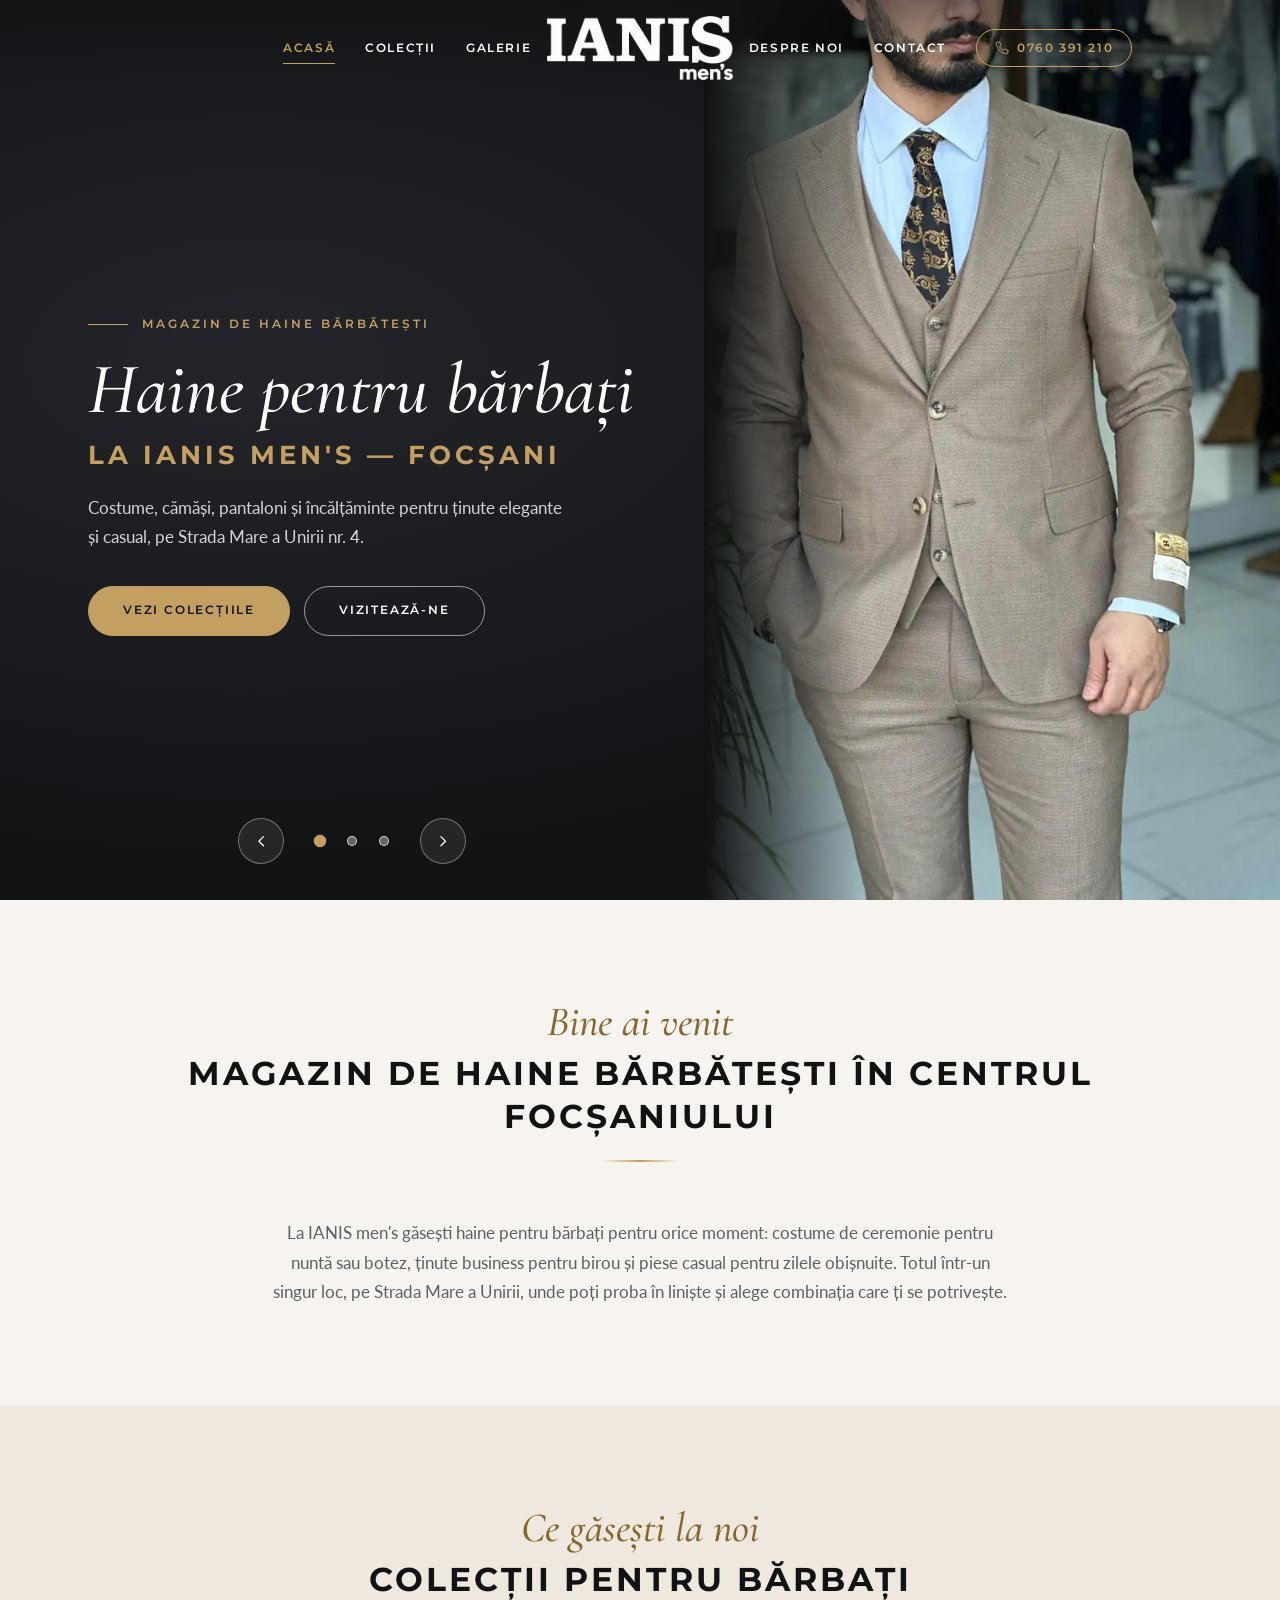
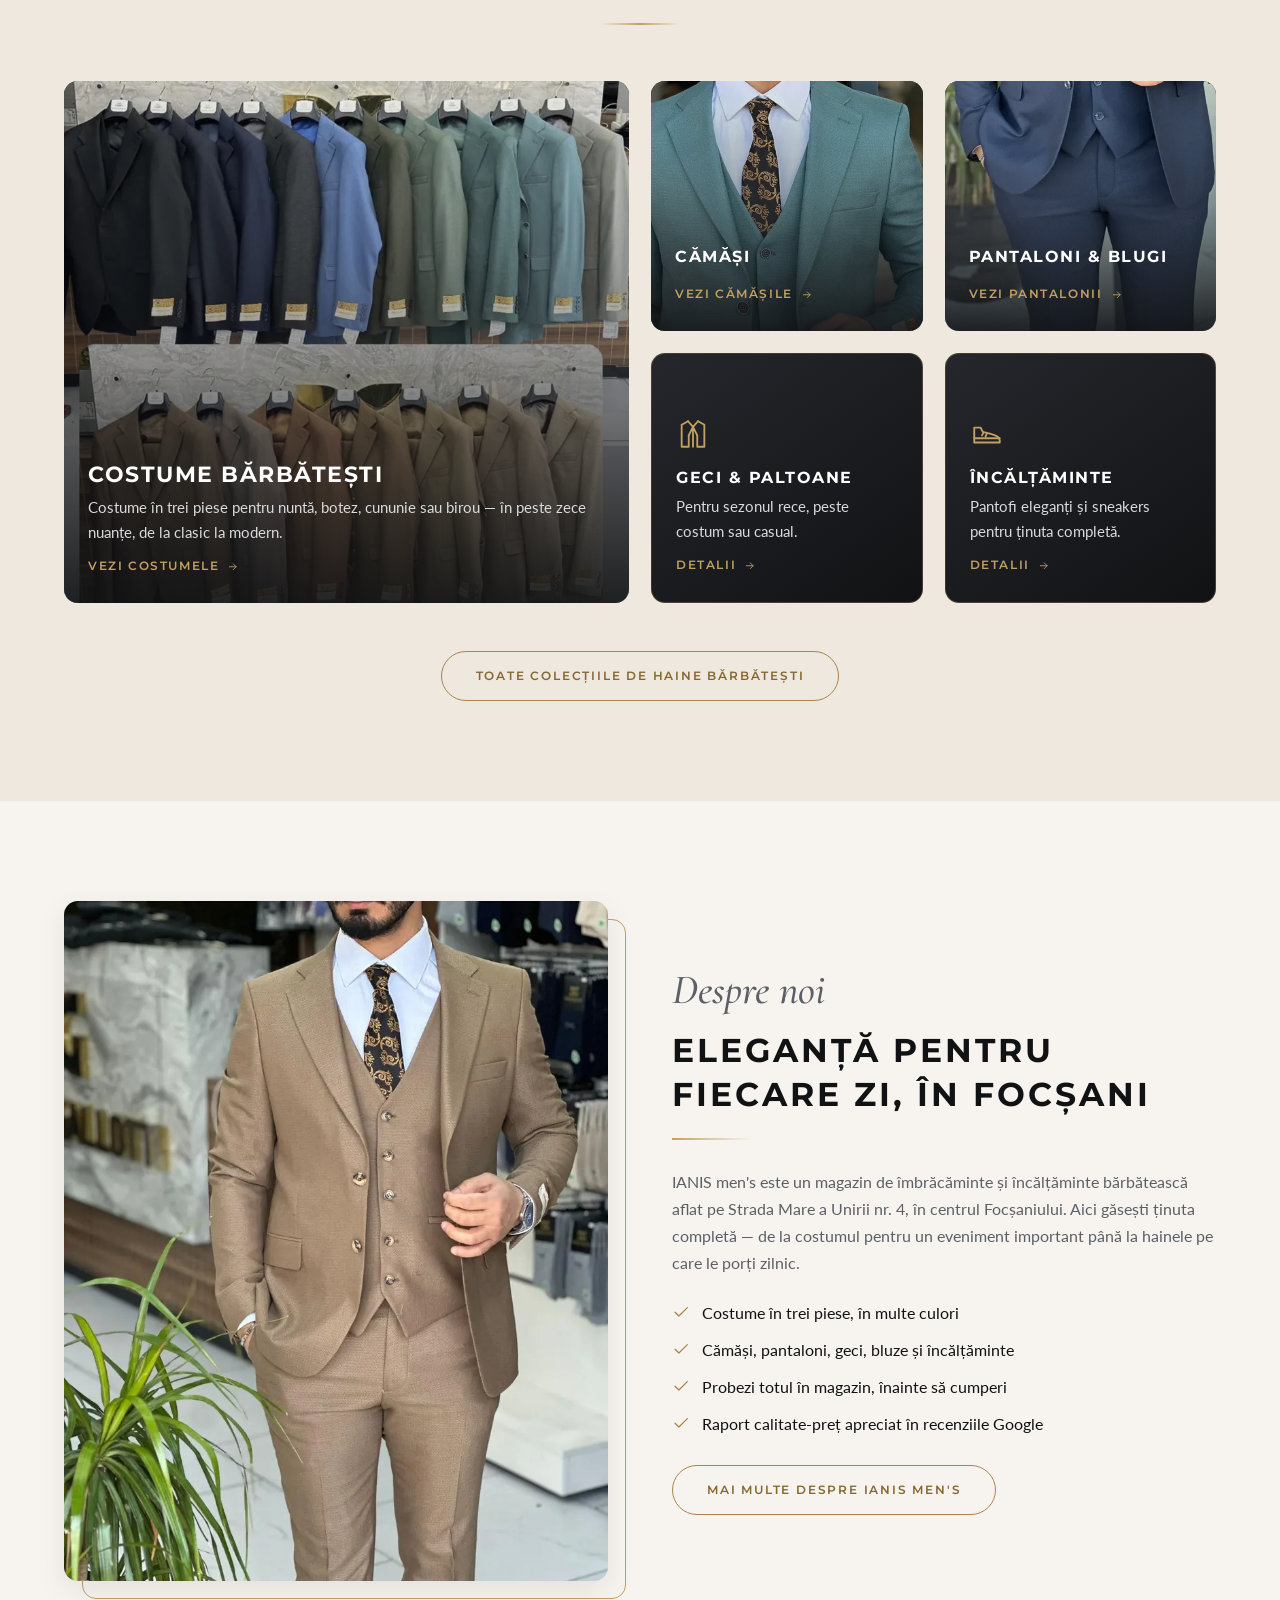
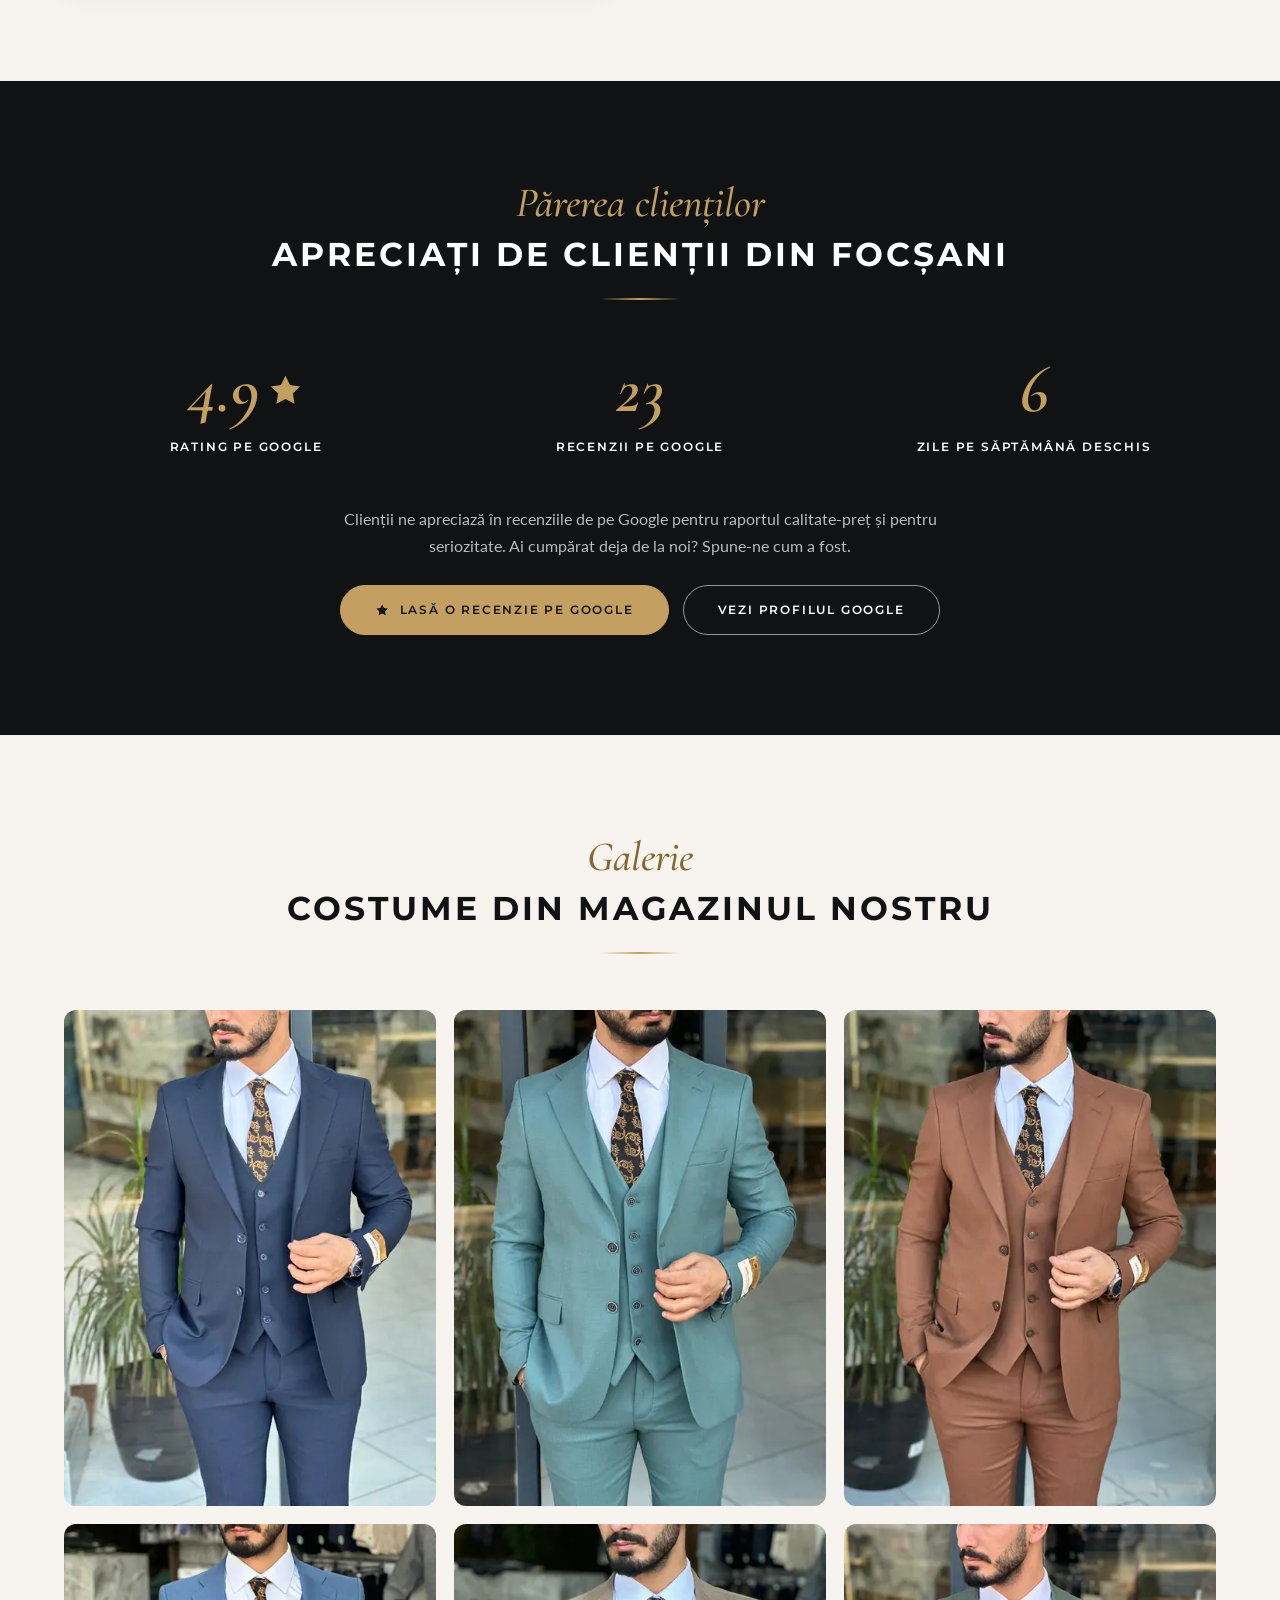
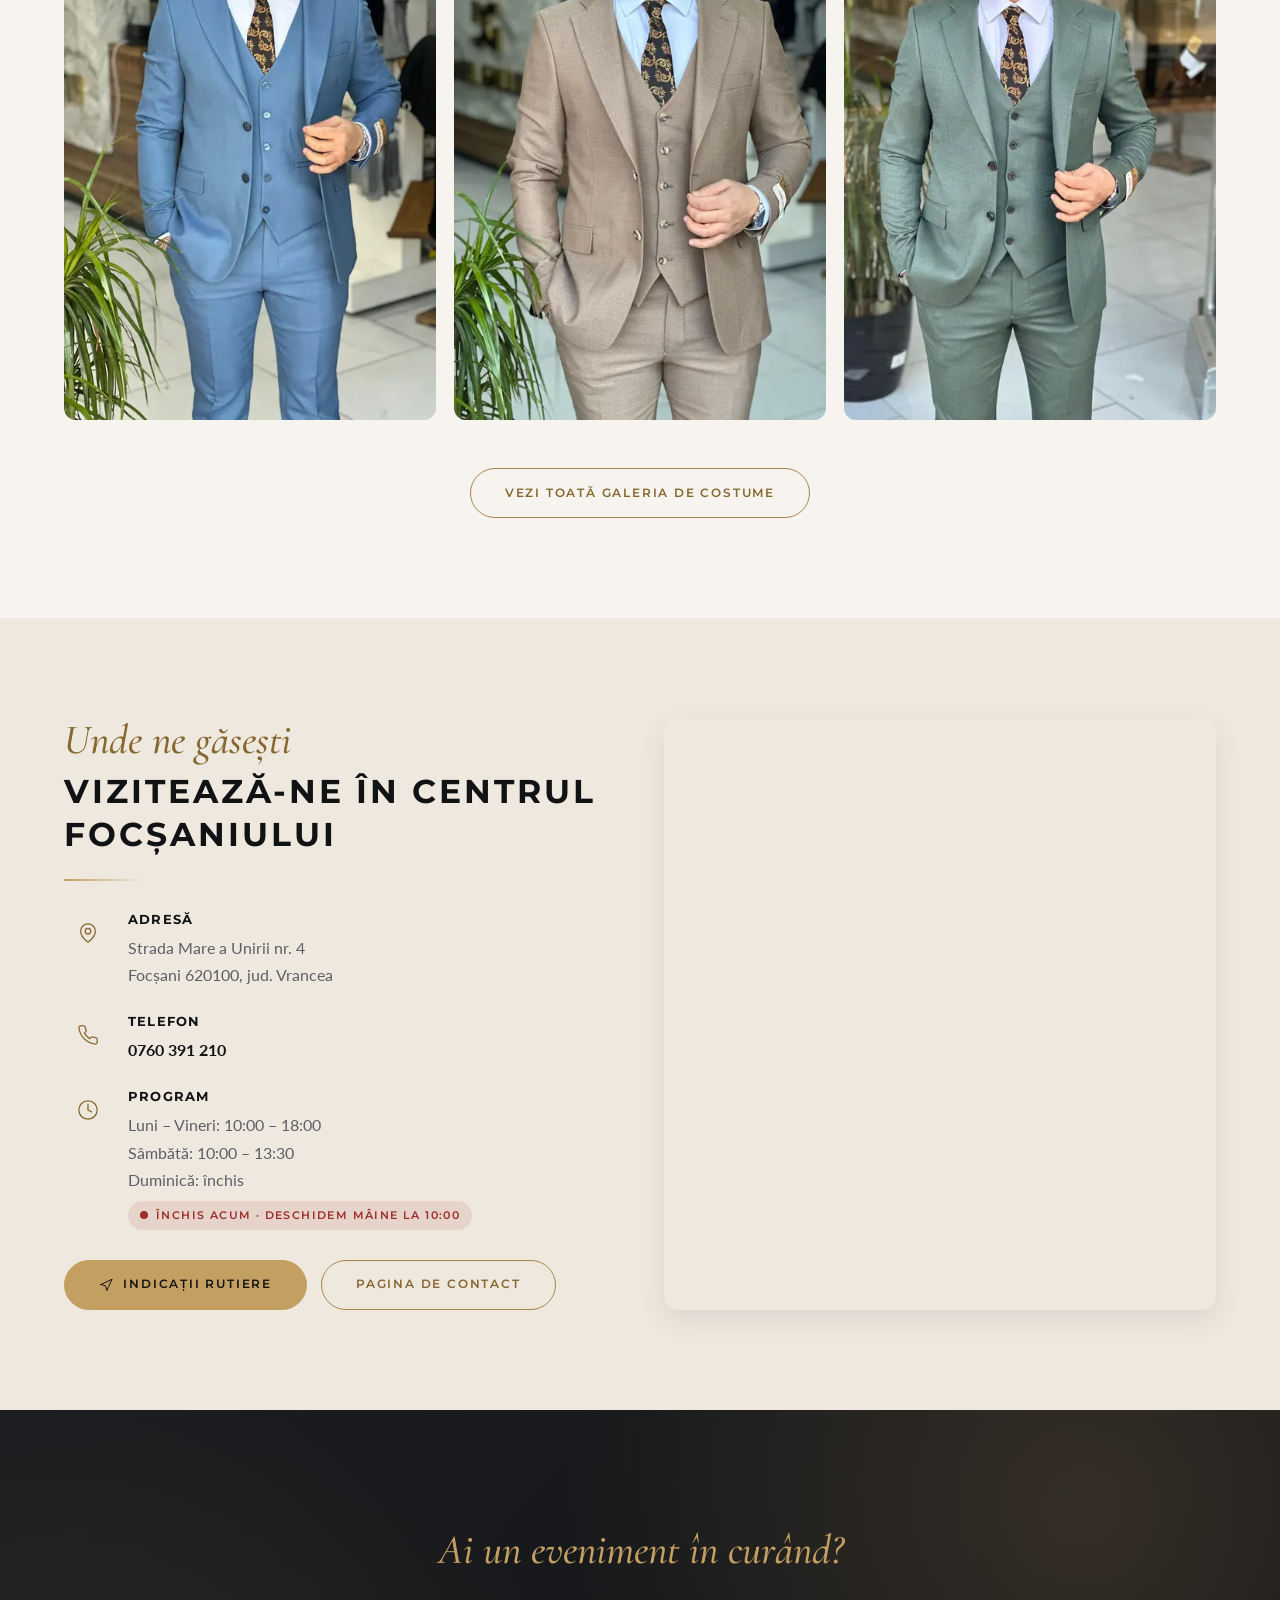
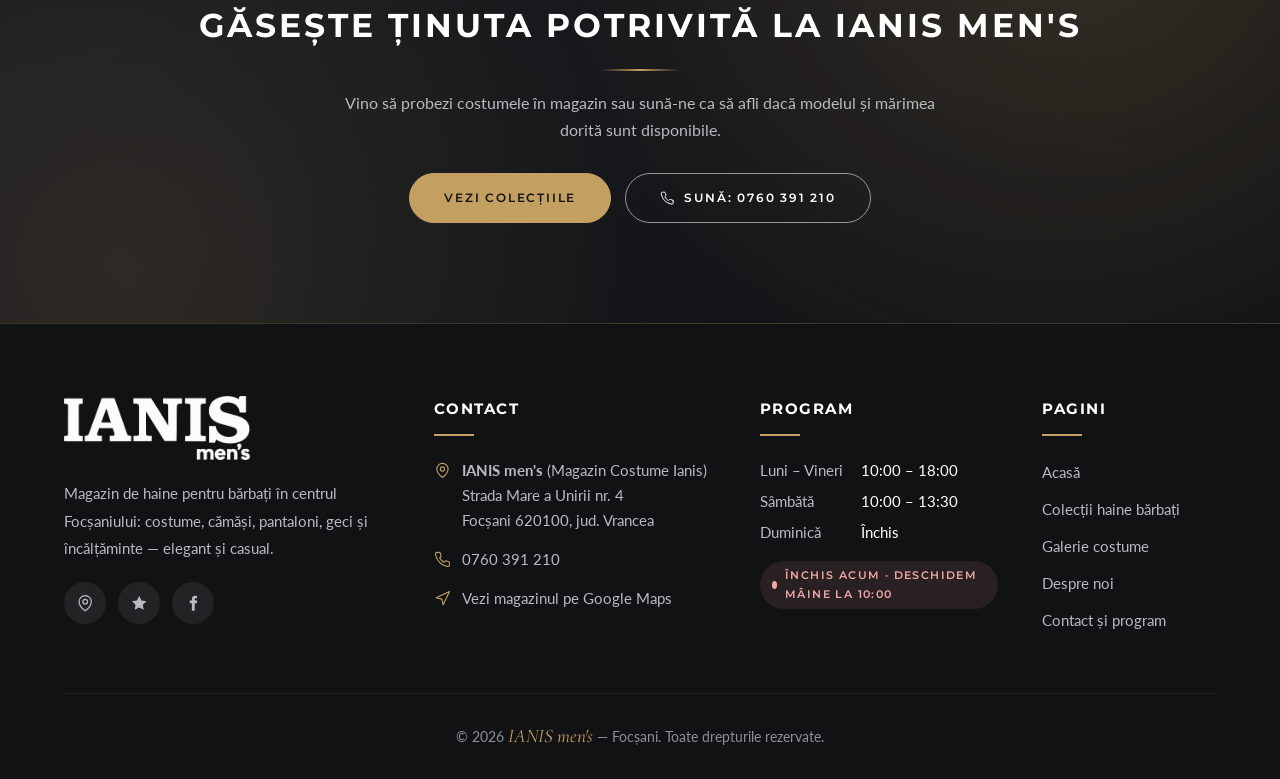
==== index.html @ 5ad5a604 "Add files via upload" ====
<!DOCTYPE html>
<html lang="ro">
<head>
  <meta charset="UTF-8">
  <meta name="viewport" content="width=device-width, initial-scale=1">
  <title>Haine pentru bărbați | IANIS men&#x27;s Focșani</title>
  <meta name="description" content="Magazin de haine pentru bărbați în centrul Focșaniului: costume în trei piese, cămăși, pantaloni, geci și încălțăminte, pentru ținute elegante și casual.">
  <link rel="canonical" href="https://pixelcraft-fo.github.io/IanisMens/">
  <meta name="robots" content="index, follow, max-image-preview:large">
  <meta name="theme-color" content="#111214">

  <!-- Open Graph (Facebook, WhatsApp) -->
  <meta property="og:type" content="website">
  <meta property="og:locale" content="ro_RO">
  <meta property="og:site_name" content="IANIS men's">
  <meta property="og:title" content="Haine pentru bărbați | IANIS men&#x27;s Focșani">
  <meta property="og:description" content="Magazin de haine pentru bărbați în centrul Focșaniului: costume în trei piese, cămăși, pantaloni, geci și încălțăminte, pentru ținute elegante și casual.">
  <meta property="og:url" content="https://pixelcraft-fo.github.io/IanisMens/">
  <meta property="og:image" content="https://pixelcraft-fo.github.io/IanisMens/og-ianis-mens.jpg">
  <meta property="og:image:width" content="1200">
  <meta property="og:image:height" content="630">
  <meta property="og:image:alt" content="IANIS men's — haine pentru bărbați, Strada Mare a Unirii nr. 4, Focșani">
  <meta name="twitter:card" content="summary_large_image">

  <link rel="icon" href="favicon-48.png" sizes="48x48" type="image/png">
  <link rel="icon" href="icon-192.png" sizes="192x192" type="image/png">
  <link rel="apple-touch-icon" href="apple-touch-icon.png">

  <!-- Fonturi -->
  <link rel="preconnect" href="https://fonts.googleapis.com">
  <link rel="preconnect" href="https://fonts.gstatic.com" crossorigin>
  <link rel="stylesheet" href="https://fonts.googleapis.com/css2?family=Cormorant+Garamond:ital,wght@1,500;1,600&amp;family=Lato:wght@400;700&amp;family=Montserrat:wght@600;700&amp;display=swap">
  <link rel="preload" as="image" href="costum-trei-piese-bej-800.webp" imagesrcset="costum-trei-piese-bej-480.webp 480w, costum-trei-piese-bej-800.webp 800w, costum-trei-piese-bej-1200.webp 1200w" imagesizes="(min-width: 901px) 45vw, 100vw" fetchpriority="high">
  <link rel="stylesheet" href="style.css">
  <script>document.documentElement.classList.add('js');</script>

  <!-- ===== Google Analytics 4 =====
       Pentru activare: înlocuiește G-XXXXXXXXXX cu ID-ul real (GA4 → Admin → Data streams)
       și scoate blocul de mai jos din comentariu, pe toate paginile.
       Evenimentele click_phone, click_map, click_review și click_cta sunt trimise automat din script.js.
  <script async src="https://www.googletagmanager.com/gtag/js?id=G-XXXXXXXXXX"></script>
  <script>
    window.dataLayer = window.dataLayer || [];
    function gtag(){dataLayer.push(arguments);}
    gtag('js', new Date());
    gtag('config', 'G-XXXXXXXXXX');
  </script>
  ===== /Google Analytics 4 ===== -->

  <!-- Date structurate (Schema.org) -->
  <script type="application/ld+json">
  {
    "@context": "https://schema.org",
    "@graph": [
      {
        "@type": "ClothingStore",
        "@id": "https://pixelcraft-fo.github.io/IanisMens/#magazin",
        "name": "IANIS men's",
        "alternateName": "Magazin Costume Ianis Focșani",
        "description": "Magazin de haine și încălțăminte pentru bărbați în centrul Focșaniului: costume în trei piese, cămăși, pantaloni, geci și încălțăminte, pentru ținute elegante și casual.",
        "url": "https://pixelcraft-fo.github.io/IanisMens/",
        "telephone": "+40760391210",
        "image": [
          "https://pixelcraft-fo.github.io/IanisMens/og-ianis-mens.jpg",
          "https://pixelcraft-fo.github.io/IanisMens/costume-barbati-colectie-culori-magazin-ianis-1200.webp",
          "https://pixelcraft-fo.github.io/IanisMens/costum-trei-piese-bej-1200.webp"
        ],
        "logo": "https://pixelcraft-fo.github.io/IanisMens/logo-ianis-mens-patrat.png",
        "address": {
          "@type": "PostalAddress",
          "streetAddress": "Strada Mare a Unirii nr. 4",
          "addressLocality": "Focșani",
          "addressRegion": "Vrancea",
          "postalCode": "620100",
          "addressCountry": "RO"
        },
        "geo": {
          "@type": "GeoCoordinates",
          "latitude": 45.6984102,
          "longitude": 27.1850162
        },
        "hasMap": "https://www.google.com/maps?cid=11812823139495012954",
        "openingHoursSpecification": [
          {
            "@type": "OpeningHoursSpecification",
            "dayOfWeek": [
              "Monday",
              "Tuesday",
              "Wednesday",
              "Thursday",
              "Friday"
            ],
            "opens": "10:00",
            "closes": "18:00"
          },
          {
            "@type": "OpeningHoursSpecification",
            "dayOfWeek": "Saturday",
            "opens": "10:00",
            "closes": "13:30"
          }
        ],
        "areaServed": {
          "@type": "City",
          "name": "Focșani"
        },
        "sameAs": [
          "https://maps.app.goo.gl/ewNtoANHAy8KhSu59",
          "https://www.facebook.com/p/Magazin-Ianis-100063948558520/"
        ]
      },
      {
        "@type": "WebSite",
        "@id": "https://pixelcraft-fo.github.io/IanisMens/#website",
        "url": "https://pixelcraft-fo.github.io/IanisMens/",
        "name": "IANIS men's",
        "alternateName": "Magazin Costume Ianis Focșani",
        "inLanguage": "ro-RO",
        "publisher": {
          "@id": "https://pixelcraft-fo.github.io/IanisMens/#magazin"
        }
      }
    ]
  }
  </script>
</head>
<body>
<svg xmlns="http://www.w3.org/2000/svg" style="display:none">
  <symbol id="i-phone" viewBox="0 0 24 24"><path d="M22 16.92v3a2 2 0 0 1-2.18 2 19.79 19.79 0 0 1-8.63-3.07 19.5 19.5 0 0 1-6-6 19.79 19.79 0 0 1-3.07-8.67A2 2 0 0 1 4.11 2h3a2 2 0 0 1 2 1.72c.13.96.36 1.9.7 2.81a2 2 0 0 1-.45 2.11L8.09 9.91a16 16 0 0 0 6 6l1.27-1.27a2 2 0 0 1 2.11-.45c.91.34 1.85.57 2.81.7A2 2 0 0 1 22 16.92z"/></symbol>
  <symbol id="i-pin" viewBox="0 0 24 24"><path d="M20 10c0 6-8 12-8 12s-8-6-8-12a8 8 0 0 1 16 0z"/><circle cx="12" cy="10" r="3"/></symbol>
  <symbol id="i-clock" viewBox="0 0 24 24"><circle cx="12" cy="12" r="10"/><path d="M12 6v6l4 2"/></symbol>
  <symbol id="i-star" viewBox="0 0 24 24"><path d="M12 2.5l2.94 5.96 6.56.95-4.75 4.63 1.12 6.54L12 17.5l-5.87 3.08 1.12-6.54L2.5 9.41l6.56-.95z"/></symbol>
  <symbol id="i-chev-l" viewBox="0 0 24 24"><path d="m15 18-6-6 6-6"/></symbol>
  <symbol id="i-chev-r" viewBox="0 0 24 24"><path d="m9 18 6-6-6-6"/></symbol>
  <symbol id="i-close" viewBox="0 0 24 24"><path d="M18 6 6 18M6 6l12 12"/></symbol>
  <symbol id="i-arrow" viewBox="0 0 24 24"><path d="M5 12h14M13 6l6 6-6 6"/></symbol>
  <symbol id="i-nav" viewBox="0 0 24 24"><path d="M3 11 22 2l-9 19-2-8-8-2z"/></symbol>
  <symbol id="i-zoom" viewBox="0 0 24 24"><circle cx="11" cy="11" r="7"/><path d="m20 20-3.5-3.5M11 8v6M8 11h6"/></symbol>
  <symbol id="i-tie" viewBox="0 0 24 24"><path d="M9.5 2.5h5L13 6l2.5 10L12 21.5 8.5 16 11 6z"/><path d="M11 6h2"/></symbol>
  <symbol id="i-shirt" viewBox="0 0 24 24"><path d="M9 3h6l3 2 2.5 4-2.5 1.5V21H6V10.5L3.5 9 6 5z"/><path d="m9 3 3 4 3-4M12 7v14"/></symbol>
  <symbol id="i-trousers" viewBox="0 0 24 24"><path d="M6 3h12l1 18h-5l-2-11-2 11H5z"/><path d="M6 6.5h12"/></symbol>
  <symbol id="i-jacket" viewBox="0 0 24 24"><path d="M8.5 3 4 5.5V21h5v-8M15.5 3 20 5.5V21h-5v-8"/><path d="M8.5 3 12 7l3.5-4M12 7v14M9 13l3-6 3 6"/></symbol>
  <symbol id="i-shoe" viewBox="0 0 24 24"><path d="M3 7.5h4.5l1.5 3 5 1.2c4 .9 7 2.3 7 4.8V18H3z"/><path d="M3 15h18M9.5 11l-1 2M12 11.6l-1 2"/></symbol>
  <symbol id="i-tshirt" viewBox="0 0 24 24"><path d="M20.38 3.46 16 2a4 4 0 0 1-8 0L3.62 3.46a2 2 0 0 0-1.34 2.23l.58 3.47a1 1 0 0 0 .99.84H6v10c0 1.1.9 2 2 2h8a2 2 0 0 0 2-2V10h2.15a1 1 0 0 0 .99-.84l.58-3.47a2 2 0 0 0-1.34-2.23z"/></symbol>
  <symbol id="i-facebook" viewBox="0 0 24 24"><path d="M14 8.5V6.8c0-.8.2-1.3 1.4-1.3H17V2.3c-.3 0-1.3-.1-2.5-.1-2.5 0-4.2 1.5-4.2 4.3v2H7.5V12h2.8v9.8H14V12h2.8l.4-3.5z"/></symbol>
  <symbol id="i-check" viewBox="0 0 24 24"><path d="M20 6 9 17l-5-5"/></symbol>
  <symbol id="i-hanger" viewBox="0 0 24 24"><path d="M12 7a2 2 0 1 1 2-2c0 1-2 1.5-2 3v.5L3 15a1.5 1.5 0 0 0 .9 2.7h16.2A1.5 1.5 0 0 0 21 15l-9-6.5"/></symbol>
  <symbol id="i-palette" viewBox="0 0 24 24"><rect x="3" y="3" width="7" height="18" rx="2"/><path d="M10 7.5 14.5 4l4.5 5.5-9 9"/><path d="M10 15h8.5a2.5 2.5 0 0 1 2.5 2.5V19a2 2 0 0 1-2 2H7"/><circle cx="6.5" cy="17" r="1"/></symbol>
  <symbol id="i-user" viewBox="0 0 24 24"><circle cx="12" cy="8" r="4"/><path d="M4 21a8 8 0 0 1 16 0"/></symbol>
  <symbol id="i-tag" viewBox="0 0 24 24"><path d="M3 12V3h9l9 9-9 9z"/><circle cx="7.5" cy="7.5" r="1.5"/></symbol>
</svg>

  <a class="skip-link" href="#continut">Sari la conținut</a>

  <!-- ===== NAVBAR ===== -->
  <header class="navbar">
    <div class="nav-container">
      <nav class="nav-menu nav-left" aria-label="Meniu principal">
        <a href="./" class="active" aria-current="page">Acasă</a>
        <a href="colectii.html">Colecții</a>
        <a href="colectii.html#galerie">Galerie</a>
      </nav>
      <a href="./" class="nav-logo">
        <img src="logo-ianis-mens.webp" alt="IANIS men's" width="435" height="150">
      </a>
      <nav class="nav-menu nav-right" aria-label="Meniu secundar">
        <a href="despre.html">Despre noi</a>
        <a href="contact.html">Contact</a>
        <a href="tel:+40760391210" class="nav-cta" data-track-section="header"><svg class="icon" aria-hidden="true"><use href="#i-phone"></use></svg><span class="nav-cta-text">0760 391 210</span><span class="sr-only"> — sună la magazin</span></a>
      </nav>
      <button class="nav-toggle" type="button" aria-expanded="false" aria-controls="mobile-menu" aria-label="Deschide meniul">
        <span class="bars" aria-hidden="true"><span></span><span></span><span></span></span>
      </button>
    </div>
  </header>

  <!-- ===== MENIU MOBIL ===== -->
  <nav class="mobile-menu" id="mobile-menu" aria-label="Meniu mobil">
    <button class="mobile-menu-close" type="button" aria-label="Închide meniul"><svg class="icon" aria-hidden="true"><use href="#i-close"></use></svg></button>
    <a href="./" class="active" aria-current="page">Acasă</a>
    <a href="colectii.html">Colecții</a>
    <a href="colectii.html#galerie">Galerie</a>
    <a href="despre.html">Despre noi</a>
    <a href="contact.html">Contact</a>
    <div class="mobile-menu-info">
      <a href="tel:+40760391210" data-track-section="meniu-mobil"><svg class="icon" aria-hidden="true"><use href="#i-phone"></use></svg><span>0760 391 210</span></a>
      <a href="https://maps.app.goo.gl/ewNtoANHAy8KhSu59" target="_blank" rel="noopener"><svg class="icon" aria-hidden="true"><use href="#i-pin"></use></svg><span>Strada Mare a Unirii nr. 4, Focșani</span></a>
      <span><svg class="icon" aria-hidden="true"><use href="#i-clock"></use></svg><span>L–V 10:00–18:00 · Sâm 10:00–13:30</span></span>
    </div>
  </nav>
  <div class="menu-backdrop" aria-hidden="true"></div>

  <main id="continut">

  <!-- ===== SECȚIUNEA 1 — HERO SLIDER ===== -->
  <section class="hero" aria-roledescription="carusel" aria-label="Prezentare IANIS men's">
    <div class="slide active" role="group" aria-roledescription="slide" aria-label="1 din 3">
      <div class="slide-media">
        <img src="costum-trei-piese-bej-800.webp" srcset="costum-trei-piese-bej-480.webp 480w, costum-trei-piese-bej-800.webp 800w, costum-trei-piese-bej-1200.webp 1200w" sizes="(min-width: 901px) 45vw, 100vw" alt="Costum bărbătesc bej în trei piese, cu vestă, purtat cu cămașă bleu și cravată neagră cu model auriu" width="1200" height="1600" fetchpriority="high" decoding="async">
      </div>
      <div class="slide-content">
        <p class="slide-kicker">Magazin de haine bărbătești</p>
        <h1 class="slide-title"><span class="slide-script">Haine pentru bărbați</span> <span class="slide-bold">la IANIS men's — Focșani</span></h1>
        <p class="slide-text">Costume, cămăși, pantaloni și încălțăminte pentru ținute elegante și casual, pe Strada Mare a Unirii nr. 4.</p>
        <div class="btn-group">
            <a href="colectii.html" class="btn" data-track="click_cta" data-track-section="hero">Vezi colecțiile</a>
            <a href="contact.html" class="btn btn-ghost">Vizitează-ne</a>
        </div>
      </div>
    </div>
    <div class="slide" role="group" aria-roledescription="slide" aria-label="2 din 3" aria-hidden="true" inert>
      <div class="slide-media">
        <img src="costum-trei-piese-verde-salvie-800.webp" srcset="costum-trei-piese-verde-salvie-480.webp 480w, costum-trei-piese-verde-salvie-800.webp 800w, costum-trei-piese-verde-salvie-1200.webp 1200w" sizes="(min-width: 901px) 45vw, 100vw" alt="Costum verde salvie în trei piese, fotografiat la intrarea în magazin" width="1200" height="1600" fetchpriority="low" decoding="async">
      </div>
      <div class="slide-content">
        <p class="slide-kicker">Costume în trei piese</p>
        <p class="slide-title"><span class="slide-script">Sacou, vestă, pantalon</span> <span class="slide-bold">Într-o paletă largă de culori</span></p>
        <p class="slide-text">De la negru și bleumarin la verde salvie, coniac sau camel — alege nuanța potrivită pentru evenimentul tău.</p>
        <div class="btn-group">
            <a href="colectii.html#galerie" class="btn" data-track="click_cta" data-track-section="hero">Vezi galeria de costume</a>
            <a href="colectii.html#costume" class="btn btn-ghost">Despre costume</a>
        </div>
      </div>
    </div>
    <div class="slide" role="group" aria-roledescription="slide" aria-label="3 din 3" aria-hidden="true" inert>
      <div class="slide-media">
        <img src="costum-trei-piese-negru-800.webp" srcset="costum-trei-piese-negru-480.webp 480w, costum-trei-piese-negru-800.webp 800w, costum-trei-piese-negru-1200.webp 1200w" sizes="(min-width: 901px) 45vw, 100vw" alt="Costum negru clasic în trei piese, cu vestă, în magazinul IANIS men&#x27;s" width="1200" height="1600" fetchpriority="low" decoding="async">
      </div>
      <div class="slide-content">
        <p class="slide-kicker">Te așteptăm în magazin</p>
        <p class="slide-title"><span class="slide-script">Vino la probă</span> <span class="slide-bold">Strada Mare a Unirii nr. 4</span></p>
        <p class="slide-text">Luni – vineri 10:00 – 18:00 · Sâmbătă 10:00 – 13:30</p>
        <div class="btn-group">
            <a href="contact.html" class="btn">Program și hartă</a>
            <a href="tel:+40760391210" class="btn btn-ghost" data-track-section="hero"><svg class="icon" aria-hidden="true"><use href="#i-phone"></use></svg>Sună acum</a>
        </div>
      </div>
    </div>

    <div class="slider-controls">
      <button class="slider-arrow prev" type="button" aria-label="Slide-ul anterior"><svg class="icon" aria-hidden="true"><use href="#i-chev-l"></use></svg></button>
      <div class="slider-dots">
        <button class="dot active" type="button" aria-label="Arată slide-ul 1" aria-current="true"></button>
        <button class="dot" type="button" aria-label="Arată slide-ul 2"></button>
        <button class="dot" type="button" aria-label="Arată slide-ul 3"></button>
      </div>
      <button class="slider-arrow next" type="button" aria-label="Slide-ul următor"><svg class="icon" aria-hidden="true"><use href="#i-chev-r"></use></svg></button>
    </div>
  </section>

  <!-- ===== SECȚIUNEA 2 — INTRO ===== -->
  <section class="section intro">
    <div class="container">
      <div class="section-heading reveal">
        <p class="script-title">Bine ai venit</p>
        <h2 class="bold-title">Magazin de haine bărbătești în centrul Focșaniului</h2>
        <div class="divider" aria-hidden="true"></div>
      </div>
      <p class="lead reveal">La IANIS men's găsești haine pentru bărbați pentru orice moment: costume de ceremonie pentru nuntă sau botez, ținute business pentru birou și piese casual pentru zilele obișnuite. Totul într-un singur loc, pe Strada Mare a Unirii, unde poți proba în liniște și alege combinația care ți se potrivește.</p>
    </div>
  </section>

  <!-- ===== SECȚIUNEA 3 — COLECȚII ===== -->
  <section class="section section-alt">
    <div class="container">
      <div class="section-heading reveal">
        <p class="script-title">Ce găsești la noi</p>
        <h2 class="bold-title">Colecții pentru bărbați</h2>
        <div class="divider" aria-hidden="true"></div>
      </div>
      <div class="collections-grid">
        <a href="colectii.html#costume" class="collection-card feature reveal">
          <img src="costume-barbati-colectie-culori-magazin-ianis-800.webp" srcset="costume-barbati-colectie-culori-magazin-ianis-480.webp 480w, costume-barbati-colectie-culori-magazin-ianis-800.webp 800w, costume-barbati-colectie-culori-magazin-ianis-1200.webp 1169w" sizes="(min-width: 993px) 590px, (min-width: 601px) 100vw, 100vw" alt="Rafturi cu costume bărbătești în multe culori, în magazinul IANIS men&#x27;s" width="1169" height="2011" loading="lazy" decoding="async">
          <div class="collection-card-body">
            <h3>Costume bărbătești</h3>
            <p>Costume în trei piese pentru nuntă, botez, cununie sau birou — în peste zece nuanțe, de la clasic la modern.</p>
            <span class="card-link">Vezi costumele <svg class="icon" aria-hidden="true"><use href="#i-arrow"></use></svg></span>
          </div>
        </a>
        <a href="colectii.html#camasi" class="collection-card reveal delay-1">
          <img src="camasa-alba-cravata-costum-480.webp" srcset="camasa-alba-cravata-costum-480.webp 480w, camasa-alba-cravata-costum-800.webp 800w" sizes="(min-width: 993px) 285px, (min-width: 601px) 50vw, 100vw" alt="Cămașă albă cu guler clasic și cravată neagră cu model auriu, sub un sacou verde turcoaz" width="740" height="740" loading="lazy" decoding="async">
          <div class="collection-card-body">
            <h3>Cămăși</h3>
            <span class="card-link">Vezi cămășile <svg class="icon" aria-hidden="true"><use href="#i-arrow"></use></svg></span>
          </div>
        </a>
        <a href="colectii.html#pantaloni" class="collection-card reveal delay-2">
          <img src="pantaloni-costum-bleumarin-480.webp" srcset="pantaloni-costum-bleumarin-480.webp 480w, pantaloni-costum-bleumarin-800.webp 800w" sizes="(min-width: 993px) 285px, (min-width: 601px) 50vw, 100vw" alt="Pantaloni de costum bleumarin, cu dungă și croială dreaptă" width="840" height="700" loading="lazy" decoding="async">
          <div class="collection-card-body">
            <h3>Pantaloni &amp; blugi</h3>
            <span class="card-link">Vezi pantalonii <svg class="icon" aria-hidden="true"><use href="#i-arrow"></use></svg></span>
          </div>
        </a>
        <a href="colectii.html#geci" class="collection-card no-photo reveal delay-1">
          <div class="collection-card-body">
            <svg class="icon" aria-hidden="true"><use href="#i-jacket"></use></svg>
            <h3>Geci &amp; paltoane</h3>
            <p>Pentru sezonul rece, peste costum sau casual.</p>
            <span class="card-link">Detalii <svg class="icon" aria-hidden="true"><use href="#i-arrow"></use></svg></span>
          </div>
        </a>
        <a href="colectii.html#incaltaminte" class="collection-card no-photo reveal delay-2">
          <div class="collection-card-body">
            <svg class="icon" aria-hidden="true"><use href="#i-shoe"></use></svg>
            <h3>Încălțăminte</h3>
            <p>Pantofi eleganți și sneakers pentru ținuta completă.</p>
            <span class="card-link">Detalii <svg class="icon" aria-hidden="true"><use href="#i-arrow"></use></svg></span>
          </div>
        </a>
      </div>
      <div class="text-center" style="margin-top: 48px;">
        <a href="colectii.html" class="btn btn-outline reveal" data-track="click_cta" data-track-section="colectii">Toate colecțiile de haine bărbătești</a>
      </div>
    </div>
  </section>

  <!-- ===== SECȚIUNEA 4 — DESPRE (scurt) ===== -->
  <section class="section">
    <div class="container story">
      <div class="story-img reveal">
        <img src="costum-trei-piese-camel-800.webp" srcset="costum-trei-piese-camel-480.webp 480w, costum-trei-piese-camel-800.webp 800w, costum-trei-piese-camel-1200.webp 1200w" sizes="(min-width: 993px) 560px, (min-width: 601px) 520px, 100vw" alt="Costum camel în trei piese, cu nasturi aurii, în interiorul magazinului" width="1200" height="1600" loading="lazy" decoding="async">
      </div>
      <div class="story-text reveal delay-1">
        <div class="section-heading left">
        <p class="script-title">Despre noi</p>
        <h2 class="bold-title">Eleganță pentru fiecare zi, în Focșani</h2>
        <div class="divider" aria-hidden="true"></div>
      </div>
        <p>IANIS men's este un magazin de îmbrăcăminte și încălțăminte bărbătească aflat pe Strada Mare a Unirii nr. 4, în centrul Focșaniului. Aici găsești ținuta completă — de la costumul pentru un eveniment important până la hainele pe care le porți zilnic.</p>
        <ul class="check-list">
          <li><svg class="icon" aria-hidden="true"><use href="#i-check"></use></svg>Costume în trei piese, în multe culori</li>
          <li><svg class="icon" aria-hidden="true"><use href="#i-check"></use></svg>Cămăși, pantaloni, geci, bluze și încălțăminte</li>
          <li><svg class="icon" aria-hidden="true"><use href="#i-check"></use></svg>Probezi totul în magazin, înainte să cumperi</li>
          <li><svg class="icon" aria-hidden="true"><use href="#i-check"></use></svg>Raport calitate-preț apreciat în recenziile Google</li>
        </ul>
        <div class="btn-group">
          <a href="despre.html" class="btn btn-outline">Mai multe despre IANIS men's</a>
        </div>
      </div>
    </div>
  </section>

  <!-- ===== SECȚIUNEA 5 — RECENZII ===== -->
  <section class="section section-dark">
    <div class="container">
      <div class="section-heading reveal">
        <p class="script-title">Părerea clienților</p>
        <h2 class="bold-title">Apreciați de clienții din Focșani</h2>
        <div class="divider" aria-hidden="true"></div>
      </div>
      <!-- Actualizează periodic ratingul și numărul de recenzii din profilul Google -->
      <div class="stats-grid">
        <div class="stat-item reveal">
          <div class="stat-number" data-target="5" data-decimals="1"><span class="count">5.0</span><svg class="icon icon-fill" aria-hidden="true"><use href="#i-star"></use></svg></div>
          <p class="stat-label">Rating pe Google</p>
        </div>
        <div class="stat-item reveal delay-1">
          <div class="stat-number" data-target="23"><span class="count">23</span></div>
          <p class="stat-label">Recenzii pe Google</p>
        </div>
        <div class="stat-item reveal delay-2">
          <div class="stat-number" data-target="6"><span class="count">6</span></div>
          <p class="stat-label">Zile pe săptămână deschis</p>
        </div>
      </div>
      <div class="stats-note reveal">
        <p>Clienții ne apreciază în recenziile de pe Google pentru raportul calitate-preț și pentru seriozitate. Ai cumpărat deja de la noi? Spune-ne cum a fost.</p>
        <div class="btn-group">
          <a href="https://www.google.com/search?q=Magazin+Costume+Ianis+Focsani#lrd=0x40b4238f17e92063:0xa3ef940ef01d6a5a,3,,,," class="btn" target="_blank" rel="noopener" data-track="click_review" data-track-section="recenzii"><svg class="icon icon-fill" aria-hidden="true"><use href="#i-star"></use></svg>Lasă o recenzie pe Google</a>
          <a href="https://maps.app.goo.gl/ewNtoANHAy8KhSu59" class="btn btn-ghost" target="_blank" rel="noopener" data-track-section="recenzii">Vezi profilul Google</a>
        </div>
      </div>
    </div>
  </section>

  <!-- ===== SECȚIUNEA 6 — GALERIE PREVIEW ===== -->
  <section class="section">
    <div class="container">
      <div class="section-heading reveal">
        <p class="script-title">Galerie</p>
        <h2 class="bold-title">Costume din magazinul nostru</h2>
        <div class="divider" aria-hidden="true"></div>
      </div>
      <div class="gallery-grid">
        <a href="colectii.html#galerie" class="gallery-item reveal"><img src="costum-trei-piese-bleumarin-480.webp" srcset="costum-trei-piese-bleumarin-480.webp 480w, costum-trei-piese-bleumarin-800.webp 800w, costum-trei-piese-bleumarin-1200.webp 1200w" sizes="(min-width: 769px) 380px, 50vw" alt="Costum bleumarin în trei piese, cu cămașă albă și cravată închisă la culoare" width="1200" height="1600" loading="lazy" decoding="async"><span class="zoom" aria-hidden="true"><svg class="icon" aria-hidden="true"><use href="#i-zoom"></use></svg></span></a>
        <a href="colectii.html#galerie" class="gallery-item reveal delay-1"><img src="costum-trei-piese-verde-turcoaz-480.webp" srcset="costum-trei-piese-verde-turcoaz-480.webp 480w, costum-trei-piese-verde-turcoaz-800.webp 800w, costum-trei-piese-verde-turcoaz-1200.webp 1200w" sizes="(min-width: 769px) 380px, 50vw" alt="Costum verde turcoaz cu vestă și cămașă albă, fotografiat de aproape" width="1200" height="1600" loading="lazy" decoding="async"><span class="zoom" aria-hidden="true"><svg class="icon" aria-hidden="true"><use href="#i-zoom"></use></svg></span></a>
        <a href="colectii.html#galerie" class="gallery-item reveal delay-2"><img src="costum-trei-piese-coniac-480.webp" srcset="costum-trei-piese-coniac-480.webp 480w, costum-trei-piese-coniac-800.webp 800w, costum-trei-piese-coniac-1200.webp 1200w" sizes="(min-width: 769px) 380px, 50vw" alt="Costum coniac cu vestă și cămașă bleu, într-o nuanță caldă de maro" width="1200" height="1600" loading="lazy" decoding="async"><span class="zoom" aria-hidden="true"><svg class="icon" aria-hidden="true"><use href="#i-zoom"></use></svg></span></a>
        <a href="colectii.html#galerie" class="gallery-item reveal"><img src="costum-trei-piese-albastru-480.webp" srcset="costum-trei-piese-albastru-480.webp 480w, costum-trei-piese-albastru-800.webp 800w, costum-trei-piese-albastru-1200.webp 1200w" sizes="(min-width: 769px) 380px, 50vw" alt="Costum albastru deschis cu vestă, potrivit pentru nunți și evenimente de zi" width="1200" height="1600" loading="lazy" decoding="async"><span class="zoom" aria-hidden="true"><svg class="icon" aria-hidden="true"><use href="#i-zoom"></use></svg></span></a>
        <a href="colectii.html#galerie" class="gallery-item reveal delay-1"><img src="costum-trei-piese-nisip-480.webp" srcset="costum-trei-piese-nisip-480.webp 480w, costum-trei-piese-nisip-800.webp 800w, costum-trei-piese-nisip-1200.webp 1200w" sizes="(min-width: 769px) 380px, 50vw" alt="Costum bej nisip în trei piese, cu cămașă bleu și cravată închisă la culoare" width="1200" height="1600" loading="lazy" decoding="async"><span class="zoom" aria-hidden="true"><svg class="icon" aria-hidden="true"><use href="#i-zoom"></use></svg></span></a>
        <a href="colectii.html#galerie" class="gallery-item reveal delay-2"><img src="costum-verde-salvie-cu-vesta-480.webp" srcset="costum-verde-salvie-cu-vesta-480.webp 480w, costum-verde-salvie-cu-vesta-800.webp 800w, costum-verde-salvie-cu-vesta-1200.webp 1200w" sizes="(min-width: 769px) 380px, 50vw" alt="Costum verde salvie cu vestă și cravată neagră cu model auriu" width="1200" height="1600" loading="lazy" decoding="async"><span class="zoom" aria-hidden="true"><svg class="icon" aria-hidden="true"><use href="#i-zoom"></use></svg></span></a>
      </div>
      <div class="text-center" style="margin-top: 48px;">
        <a href="colectii.html#galerie" class="btn btn-outline reveal" data-track="click_cta" data-track-section="galerie">Vezi toată galeria de costume</a>
      </div>
    </div>
  </section>

  <!-- ===== LOCAȚIE ===== -->
  <section class="section section-alt">
    <div class="container location">
      <div class="reveal">
        <div class="section-heading left">
        <p class="script-title">Unde ne găsești</p>
        <h2 class="bold-title">Vizitează-ne în centrul Focșaniului</h2>
        <div class="divider" aria-hidden="true"></div>
      </div>
        <div class="info-list">
          <div class="info-item">
            <span class="icon-circle"><svg class="icon" aria-hidden="true"><use href="#i-pin"></use></svg></span>
            <div>
              <h3>Adresă</h3>
              <address>Strada Mare a Unirii nr. 4<br>Focșani 620100, jud. Vrancea</address>
            </div>
          </div>
          <div class="info-item">
            <span class="icon-circle"><svg class="icon" aria-hidden="true"><use href="#i-phone"></use></svg></span>
            <div>
              <h3>Telefon</h3>
              <p><a href="tel:+40760391210" data-track-section="locatie">0760 391 210</a></p>
            </div>
          </div>
          <div class="info-item">
            <span class="icon-circle"><svg class="icon" aria-hidden="true"><use href="#i-clock"></use></svg></span>
            <div>
              <h3>Program</h3>
              <p>Luni – Vineri: 10:00 – 18:00<br>Sâmbătă: 10:00 – 13:30<br>Duminică: închis</p>
              <span class="open-badge" hidden></span>
            </div>
          </div>
        </div>
        <div class="btn-group" style="justify-content:flex-start">
          <a href="https://www.google.com/maps/dir/?api=1&amp;destination=45.6984102%2C27.1850162" class="btn" target="_blank" rel="noopener" data-track="click_map" data-track-section="locatie"><svg class="icon" aria-hidden="true"><use href="#i-nav"></use></svg>Indicații rutiere</a>
          <a href="contact.html" class="btn btn-outline">Pagina de contact</a>
        </div>
      </div>
      <div class="map-wrap reveal delay-1">
        <iframe src="https://www.google.com/maps/embed?pb=!1m18!1m12!1m3!1d2786.6293317596405!2d27.185016200000003!3d45.6984102!2m3!1f0!2f0!3f0!3m2!1i1024!2i768!4f13.1!3m3!1m2!1s0x40b4238f17e92063%3A0xa3ef940ef01d6a5a!2sMagazin%20Costume%20Ianis%20Focsani!5e0!3m2!1sro!2sro!4v1789847283078!5m2!1sro!2sro" title="Harta: IANIS men's, Strada Mare a Unirii nr. 4, Focșani" loading="lazy" referrerpolicy="no-referrer-when-downgrade" allowfullscreen></iframe>
      </div>
    </div>
  </section>

  <!-- ===== CTA FINAL ===== -->
  <section class="section cta">
    <div class="container reveal">
      <p class="script-title">Ai un eveniment în curând?</p>
      <h2 class="bold-title">Găsește ținuta potrivită la IANIS men's</h2>
      <div class="divider" aria-hidden="true"></div>
      <p>Vino să probezi costumele în magazin sau sună-ne ca să afli dacă modelul și mărimea dorită sunt disponibile.</p>
      <div class="btn-group">
        <a href="colectii.html" class="btn" data-track="click_cta" data-track-section="cta-final">Vezi colecțiile</a>
        <a href="tel:+40760391210" class="btn btn-ghost" data-track-section="cta-final"><svg class="icon" aria-hidden="true"><use href="#i-phone"></use></svg>Sună: 0760 391 210</a>
      </div>
    </div>
  </section>

  </main>

  <!-- ===== FOOTER ===== -->
  <footer class="footer">
    <div class="container">
      <div class="footer-grid">
        <div class="footer-col">
          <img src="logo-ianis-mens.webp" alt="IANIS men's" width="435" height="150" loading="lazy" decoding="async">
          <p>Magazin de haine pentru bărbați în centrul Focșaniului: costume, cămăși, pantaloni, geci și încălțăminte — elegant și casual.</p>
          <div class="footer-socials">
            <a href="https://maps.app.goo.gl/ewNtoANHAy8KhSu59" target="_blank" rel="noopener" aria-label="IANIS men's pe Google Maps"><svg class="icon" aria-hidden="true"><use href="#i-pin"></use></svg></a>
            <a href="https://www.google.com/search?q=Magazin+Costume+Ianis+Focsani#lrd=0x40b4238f17e92063:0xa3ef940ef01d6a5a,3,,,," target="_blank" rel="noopener" aria-label="Lasă o recenzie pe Google" data-track="click_review" data-track-section="footer"><svg class="icon icon-fill" aria-hidden="true"><use href="#i-star"></use></svg></a>
            <a href="https://www.facebook.com/p/Magazin-Ianis-100063948558520/" target="_blank" rel="noopener" aria-label="IANIS men's pe Facebook"><svg class="icon icon-fill" aria-hidden="true"><use href="#i-facebook"></use></svg></a>
          </div>
        </div>

        <div class="footer-col">
          <p class="footer-title">Contact</p>
          <address>
            <div class="footer-contact-line"><svg class="icon" aria-hidden="true"><use href="#i-pin"></use></svg><span><strong>IANIS men's</strong> (Magazin Costume Ianis)<br>Strada Mare a Unirii nr. 4<br>Focșani 620100, jud. Vrancea</span></div>
            <div class="footer-contact-line"><svg class="icon" aria-hidden="true"><use href="#i-phone"></use></svg><a href="tel:+40760391210" data-track-section="footer">0760 391 210</a></div>
          </address>
          <div class="footer-contact-line"><svg class="icon" aria-hidden="true"><use href="#i-nav"></use></svg><a href="https://maps.app.goo.gl/ewNtoANHAy8KhSu59" target="_blank" rel="noopener" data-track-section="footer">Vezi magazinul pe Google Maps</a></div>
        </div>

        <div class="footer-col">
          <p class="footer-title">Program</p>
          <dl class="footer-hours">
            <dt>Luni – Vineri</dt><dd>10:00 – 18:00</dd>
            <dt>Sâmbătă</dt><dd>10:00 – 13:30</dd>
            <dt>Duminică</dt><dd>Închis</dd>
          </dl>
          <span class="open-badge" hidden></span>
        </div>

        <div class="footer-col">
          <p class="footer-title">Pagini</p>
          <ul>
            <li><a href="./">Acasă</a></li>
            <li><a href="colectii.html">Colecții haine bărbați</a></li>
            <li><a href="colectii.html#galerie">Galerie costume</a></li>
            <li><a href="despre.html">Despre noi</a></li>
            <li><a href="contact.html">Contact și program</a></li>
          </ul>
        </div>
      </div>

      <div class="footer-bottom">
        <p>© <span class="current-year">2026</span> <span class="script-accent">IANIS men's</span> — Focșani. Toate drepturile rezervate.</p>
      </div>
    </div>
  </footer>

  <!-- ===== BUTON APEL (mobil) ===== -->
  <a href="tel:+40760391210" class="call-float" aria-label="Sună la IANIS men's: 0760 391 210" data-track-section="buton-flotant"><svg class="icon" aria-hidden="true"><use href="#i-phone"></use></svg></a>

  <script src="script.js" defer></script>
</body>
</html>
---- style.css ----
/* ============================================================
   IANIS men's — Stylesheet principal
   Magazin de haine pentru bărbați, Focșani
   ============================================================ */

/* ----- 1. Variabile & Reset ----- */
:root {
  /* Culori */
  --negru: #111214;
  --grafit: #1c1d21;
  --grafit-2: #26272c;
  --gold: #c3a061;
  --gold-dark: #a8854a;
  --gold-text: #86672f;      /* auriu lizibil pe fundal deschis */
  --crem: #f7f4ef;
  --nisip: #eee8de;
  --gri: #5c5f66;
  --gri-deschis: #b9bbc1;
  --alb: #ffffff;
  --linie: #e3dccf;

  /* Fonturi */
  --font-script: 'Cormorant Garamond', Georgia, 'Times New Roman', serif;
  --font-title: 'Montserrat', 'Helvetica Neue', Arial, sans-serif;
  --font-body: 'Lato', 'Helvetica Neue', Arial, sans-serif;

  /* Diverse */
  --tranzitie: 0.35s ease;
  --umbra-card: 0 10px 30px rgba(17, 18, 20, 0.08);
  --umbra-gold: 0 16px 36px rgba(168, 133, 74, 0.28);
  --max-width: 1200px;
  --radius: 14px;
}

*,
*::before,
*::after {
  margin: 0;
  padding: 0;
  box-sizing: border-box;
}

html {
  scroll-behavior: smooth;
  scroll-padding-top: 90px;
  -webkit-text-size-adjust: 100%;
}

body {
  font-family: var(--font-body);
  color: var(--negru);
  background-color: var(--crem);
  line-height: 1.7;
  overflow-x: hidden;
}

a {
  color: inherit;
  text-decoration: none;
}

ul {
  list-style: none;
}

img {
  max-width: 100%;
  height: auto;
  display: block;
}

button {
  font: inherit;
}

:focus-visible {
  outline: 2px solid var(--gold);
  outline-offset: 3px;
}

.sr-only {
  position: absolute;
  width: 1px;
  height: 1px;
  padding: 0;
  margin: -1px;
  overflow: hidden;
  clip: rect(0, 0, 0, 0);
  white-space: nowrap;
  border: 0;
}

.skip-link {
  position: absolute;
  top: -60px;
  left: 16px;
  z-index: 3000;
  background: var(--gold);
  color: var(--negru);
  padding: 10px 18px;
  border-radius: 8px;
  font-family: var(--font-title);
  font-weight: 600;
  font-size: 0.85rem;
}

.skip-link:focus {
  top: 12px;
}

/* Iconițe SVG (sprite inline) */
.icon {
  width: 1.15em;
  height: 1.15em;
  flex-shrink: 0;
  fill: none;
  stroke: currentColor;
  stroke-width: 1.6;
  stroke-linecap: round;
  stroke-linejoin: round;
  vertical-align: -0.2em;
}

.icon-fill {
  fill: currentColor;
  stroke: none;
}

/* ----- 2. Utilitare ----- */
.container {
  max-width: var(--max-width);
  margin: 0 auto;
  padding: 0 24px;
}

.section {
  padding: 100px 0;
}

.section-alt {
  background: var(--nisip);
}

.section-dark {
  background: var(--negru);
  color: var(--gri-deschis);
}

/* Titlu de secțiune: script auriu + titlu bold + linie aurie */
.section-heading {
  text-align: center;
  margin-bottom: 56px;
}

.section-heading.left {
  text-align: left;
  margin-bottom: 28px;
}

.script-title {
  font-family: var(--font-script);
  font-style: italic;
  font-weight: 500;
  font-size: clamp(1.9rem, 4vw, 2.6rem);
  color: var(--gold-text);
  line-height: 1.1;
  margin-bottom: 6px;
}

.section-dark .script-title,
.cta .script-title {
  color: var(--gold);
}

.bold-title {
  font-family: var(--font-title);
  font-weight: 700;
  text-transform: uppercase;
  letter-spacing: 3px;
  font-size: clamp(1.35rem, 2.6vw, 2.1rem);
  line-height: 1.3;
  color: var(--negru);
}

.section-dark .bold-title {
  color: var(--alb);
}

.divider {
  width: 80px;
  height: 2px;
  background: linear-gradient(90deg, transparent, var(--gold), transparent);
  margin: 22px auto 0;
  border: none;
}

.section-heading.left .divider {
  margin-left: 0;
  background: linear-gradient(90deg, var(--gold), transparent);
}

.lead {
  max-width: 740px;
  margin: 0 auto;
  color: var(--gri);
  font-size: 1.08rem;
  text-align: center;
}

.lead + .lead {
  margin-top: 16px;
}

.text-center {
  text-align: center;
}

.text-link {
  color: var(--gold-text);
  font-weight: 700;
  border-bottom: 1px solid currentColor;
  transition: color var(--tranzitie);
}

.text-link:hover {
  color: var(--negru);
}

/* Butoane */
.btn {
  display: inline-flex;
  align-items: center;
  justify-content: center;
  gap: 10px;
  font-family: var(--font-title);
  font-weight: 600;
  text-transform: uppercase;
  letter-spacing: 1.8px;
  font-size: 0.78rem;
  line-height: 1.2;
  padding: 16px 34px;
  min-height: 50px;
  border: 1.5px solid var(--gold);
  background: var(--gold);
  color: var(--negru);
  border-radius: 50px;
  cursor: pointer;
  transition: background var(--tranzitie), color var(--tranzitie), border-color var(--tranzitie), transform var(--tranzitie);
}

.btn:hover {
  background: transparent;
  color: var(--gold-text);
  transform: translateY(-2px);
}

.btn-outline {
  background: transparent;
  color: var(--gold-text);
  border-color: var(--gold-dark);
}

.btn-outline:hover {
  background: var(--gold);
  color: var(--negru);
  border-color: var(--gold);
}

/* Variantă pentru fundal închis */
.btn-ghost {
  background: transparent;
  color: var(--alb);
  border-color: rgba(255, 255, 255, 0.55);
}

.btn-ghost:hover {
  background: var(--alb);
  color: var(--negru);
  border-color: var(--alb);
}

.section-dark .btn:hover,
.hero .btn:hover,
.cta .btn:hover {
  color: var(--gold);
}

.section-dark .btn-ghost:hover,
.hero .btn-ghost:hover,
.cta .btn-ghost:hover {
  color: var(--negru);
}

.btn-group {
  display: flex;
  flex-wrap: wrap;
  gap: 14px;
  justify-content: center;
}

/* ----- 3. Navbar ----- */
.navbar {
  position: fixed;
  top: 0;
  left: 0;
  width: 100%;
  z-index: 1000;
  padding: 16px 0;
  transition: background var(--tranzitie), padding var(--tranzitie), box-shadow var(--tranzitie);
  background: linear-gradient(to bottom, rgba(17, 18, 20, 0.55), rgba(17, 18, 20, 0));
}

.navbar.scrolled {
  background: rgba(17, 18, 20, 0.97);
  box-shadow: 0 4px 24px rgba(0, 0, 0, 0.25);
  padding: 8px 0;
}

.nav-container {
  max-width: var(--max-width);
  margin: 0 auto;
  padding: 0 24px;
  display: grid;
  grid-template-columns: 1fr auto 1fr;
  align-items: center;
  gap: 16px;
}

.nav-logo {
  grid-column: 2;
  justify-self: center;
  display: block;
}

.nav-logo img {
  height: 64px;
  width: auto;
  transition: height var(--tranzitie);
}

.navbar.scrolled .nav-logo img {
  height: 50px;
}

.nav-menu {
  display: flex;
  align-items: center;
  gap: 30px;
}

.nav-menu.nav-left {
  grid-column: 1;
  grid-row: 1;
  justify-content: flex-end;
}

.nav-menu.nav-right {
  grid-column: 3;
  grid-row: 1;
  justify-content: flex-start;
}

.nav-menu a {
  font-family: var(--font-title);
  font-weight: 600;
  font-size: 0.76rem;
  text-transform: uppercase;
  letter-spacing: 1.6px;
  color: var(--alb);
  position: relative;
  padding: 6px 0;
  transition: color var(--tranzitie);
  white-space: nowrap;
}

.nav-menu a::after {
  content: '';
  position: absolute;
  bottom: 0;
  left: 0;
  width: 0;
  height: 1.5px;
  background: var(--gold);
  transition: width var(--tranzitie);
}

.nav-menu a:hover::after,
.nav-menu a.active::after {
  width: 100%;
}

.nav-menu a:hover,
.nav-menu a.active {
  color: var(--gold);
}

.nav-menu a.nav-cta {
  display: inline-flex;
  align-items: center;
  gap: 8px;
  border: 1.5px solid var(--gold);
  border-radius: 50px;
  padding: 8px 18px;
  color: var(--gold);
}

.nav-menu a.nav-cta::after {
  display: none;
}

.nav-menu a.nav-cta:hover {
  background: var(--gold);
  color: var(--negru);
}

/* Buton hamburger (mobil) */
.nav-toggle {
  display: none;
  grid-column: 3;
  grid-row: 1;
  justify-self: end;
  width: 44px;
  height: 44px;
  align-items: center;
  justify-content: center;
  background: transparent;
  border: none;
  cursor: pointer;
  z-index: 1200;
}

.nav-toggle .bars {
  position: relative;
  display: block;
  width: 26px;
  height: 18px;
}

.nav-toggle .bars span {
  position: absolute;
  left: 0;
  width: 100%;
  height: 2px;
  background: var(--alb);
  border-radius: 2px;
  transition: transform var(--tranzitie), opacity var(--tranzitie);
}

.nav-toggle .bars span:nth-child(1) { top: 0; }
.nav-toggle .bars span:nth-child(2) { top: 8px; }
.nav-toggle .bars span:nth-child(3) { top: 16px; }

.nav-toggle[aria-expanded="true"] .bars span:nth-child(1) {
  transform: translateY(8px) rotate(45deg);
}

.nav-toggle[aria-expanded="true"] .bars span:nth-child(2) {
  opacity: 0;
}

.nav-toggle[aria-expanded="true"] .bars span:nth-child(3) {
  transform: translateY(-8px) rotate(-45deg);
}

/* Meniu mobil (panou lateral) */
.mobile-menu {
  position: fixed;
  top: 0;
  right: 0;
  width: min(86vw, 360px);
  height: 100%;
  height: 100dvh;
  background: var(--negru);
  z-index: 1100;
  padding: 100px 32px 40px;
  display: flex;
  flex-direction: column;
  gap: 6px;
  transform: translateX(100%);
  visibility: hidden;
  transition: transform 0.4s ease, visibility 0.4s;
  overflow-y: auto;
  box-shadow: -10px 0 40px rgba(0, 0, 0, 0.4);
}

.mobile-menu.open {
  transform: translateX(0);
  visibility: visible;
  transition: transform 0.4s ease, visibility 0s;
}

.mobile-menu-close {
  position: absolute;
  top: 22px;
  right: 20px;
  width: 44px;
  height: 44px;
  border-radius: 50%;
  border: 1px solid rgba(255, 255, 255, 0.2);
  background: transparent;
  color: var(--alb);
  cursor: pointer;
  display: flex;
  align-items: center;
  justify-content: center;
  transition: background var(--tranzitie), color var(--tranzitie);
}

.mobile-menu-close:hover {
  background: var(--gold);
  color: var(--negru);
}

.mobile-menu-close .icon {
  width: 22px;
  height: 22px;
}

.mobile-menu > a {
  font-family: var(--font-title);
  font-weight: 600;
  text-transform: uppercase;
  letter-spacing: 2px;
  font-size: 0.95rem;
  color: var(--alb);
  padding: 14px 0;
  border-bottom: 1px solid rgba(255, 255, 255, 0.08);
}

.mobile-menu > a.active,
.mobile-menu > a:hover {
  color: var(--gold);
}

.mobile-menu-info {
  margin-top: auto;
  padding-top: 28px;
  font-size: 0.9rem;
  color: var(--gri-deschis);
  display: grid;
  gap: 10px;
}

.mobile-menu-info a,
.mobile-menu-info span {
  display: flex;
  gap: 10px;
  align-items: flex-start;
}

.mobile-menu-info .icon {
  color: var(--gold);
  margin-top: 3px;
}

.menu-backdrop {
  position: fixed;
  inset: 0;
  background: rgba(0, 0, 0, 0.55);
  z-index: 1050;
  opacity: 0;
  visibility: hidden;
  transition: opacity 0.4s, visibility 0.4s;
}

.menu-backdrop.open {
  opacity: 1;
  visibility: visible;
}

/* ----- 4. Buton apel fix (mobil) ----- */
.call-float {
  position: fixed;
  bottom: 20px;
  right: 20px;
  width: 58px;
  height: 58px;
  background: var(--gold);
  color: var(--negru);
  border-radius: 50%;
  display: none;
  align-items: center;
  justify-content: center;
  z-index: 900;
  box-shadow: 0 8px 24px rgba(0, 0, 0, 0.3);
  transition: transform 0.3s ease;
}

.call-float .icon {
  width: 26px;
  height: 26px;
}

.call-float:hover {
  transform: scale(1.06);
}

/* ----- 5. Hero slider (homepage) ----- */
.hero {
  position: relative;
  height: 100vh;
  height: 100svh;
  min-height: 620px;
  max-height: 1000px;
  overflow: hidden;
  background: radial-gradient(ellipse at 20% 40%, #24252a 0%, var(--negru) 70%);
  color: var(--alb);
}

.slide {
  position: absolute;
  inset: 0;
  display: grid;
  grid-template-columns: 1.1fr 0.9fr;
  opacity: 0;
  visibility: hidden;
  transition: opacity 1s ease, visibility 1s;
}

.slide.active {
  opacity: 1;
  visibility: visible;
}

.slide-media {
  grid-column: 2;
  position: relative;
  overflow: hidden;
}

.slide-media img {
  width: 100%;
  height: 100%;
  object-fit: cover;
  object-position: center 20%;
  transform: scale(1.04);
  transition: transform 6s ease;
}

.slide.active .slide-media img {
  transform: scale(1);
}

.slide-media::after {
  content: '';
  position: absolute;
  inset: 0;
  background: linear-gradient(90deg, var(--negru) 0%, rgba(17, 18, 20, 0) 28%);
}

.slide-content {
  grid-column: 1;
  grid-row: 1;
  align-self: center;
  justify-self: end;
  width: 100%;
  max-width: 640px;
  padding: 90px 40px 40px 24px;
  transform: translateY(24px);
  opacity: 0;
  transition: transform 0.9s ease 0.25s, opacity 0.9s ease 0.25s;
}

.slide.active .slide-content {
  transform: translateY(0);
  opacity: 1;
}

.slide-kicker {
  font-family: var(--font-title);
  font-weight: 600;
  text-transform: uppercase;
  letter-spacing: 3px;
  font-size: 0.75rem;
  color: var(--gold);
  margin-bottom: 18px;
  display: flex;
  align-items: center;
  gap: 14px;
}

.slide-kicker::before {
  content: '';
  width: 40px;
  height: 1.5px;
  background: var(--gold);
}

.slide-title {
  margin-bottom: 22px;
  font-weight: inherit;
}

.slide-script {
  display: block;
  font-family: var(--font-script);
  font-style: italic;
  font-weight: 500;
  font-size: clamp(2.6rem, 5.6vw, 4.6rem);
  line-height: 1.02;
  color: var(--alb);
}

.slide-bold {
  display: block;
  font-family: var(--font-title);
  font-weight: 700;
  text-transform: uppercase;
  letter-spacing: 4px;
  font-size: clamp(1.05rem, 2.2vw, 1.6rem);
  line-height: 1.35;
  margin-top: 12px;
  color: var(--gold);
}

.slide-text {
  color: #d4d5d9;
  font-size: 1.05rem;
  max-width: 480px;
  margin-bottom: 34px;
}

.slide-content .btn-group {
  justify-content: flex-start;
}

.slider-controls {
  position: absolute;
  left: 0;
  right: 0;
  bottom: 36px;
  z-index: 5;
  display: flex;
  align-items: center;
  justify-content: center;
  gap: 22px;
  pointer-events: none;
}

.slider-controls > * {
  pointer-events: auto;
}

/* Pe desktop, controalele stau sub coloana de text */
@media (min-width: 901px) {
  .slider-controls {
    right: 45%;
  }
}

.slider-arrow {
  width: 46px;
  height: 46px;
  border-radius: 50%;
  background: rgba(255, 255, 255, 0.08);
  border: 1px solid rgba(255, 255, 255, 0.35);
  color: var(--alb);
  cursor: pointer;
  display: flex;
  align-items: center;
  justify-content: center;
  transition: background var(--tranzitie), border-color var(--tranzitie), color var(--tranzitie);
}

.slider-arrow:hover {
  background: var(--gold);
  border-color: var(--gold);
  color: var(--negru);
}

.slider-dots {
  display: flex;
  gap: 4px;
}

.dot {
  width: 28px;
  height: 28px;
  border: none;
  background: transparent;
  cursor: pointer;
  display: flex;
  align-items: center;
  justify-content: center;
}

.dot::before {
  content: '';
  width: 10px;
  height: 10px;
  border-radius: 50%;
  background: rgba(255, 255, 255, 0.35);
  border: 1px solid rgba(255, 255, 255, 0.75);
  transition: background var(--tranzitie), transform var(--tranzitie);
}

.dot.active::before {
  background: var(--gold);
  border-color: var(--gold);
  transform: scale(1.25);
}

/* ----- 6. Header de pagină (paginile interioare) ----- */
.page-header {
  position: relative;
  height: 58vh;
  min-height: 400px;
  max-height: 620px;
  display: flex;
  align-items: center;
  justify-content: center;
  text-align: center;
  color: var(--alb);
  background: var(--negru);
  overflow: hidden;
}

.page-header-bg {
  position: absolute;
  inset: 0;
  width: 100%;
  height: 100%;
  object-fit: cover;
  object-position: center 30%;
}

.page-header::before {
  content: '';
  position: absolute;
  inset: 0;
  z-index: 1;
  background: linear-gradient(180deg, rgba(17, 18, 20, 0.72) 0%, rgba(17, 18, 20, 0.62) 50%, rgba(17, 18, 20, 0.85) 100%);
}

.page-header-content {
  position: relative;
  z-index: 2;
  padding: 90px 20px 0;
  max-width: 900px;
}

.page-header .script-sub {
  font-family: var(--font-script);
  font-style: italic;
  font-weight: 500;
  font-size: clamp(1.8rem, 4.4vw, 2.8rem);
  color: var(--gold);
  line-height: 1.1;
  margin-bottom: 8px;
}

.page-header h1 {
  font-family: var(--font-title);
  font-weight: 700;
  text-transform: uppercase;
  letter-spacing: 4px;
  font-size: clamp(1.5rem, 4.4vw, 2.7rem);
  line-height: 1.25;
}

.breadcrumb ol {
  display: flex;
  flex-wrap: wrap;
  justify-content: center;
  gap: 8px;
  margin-top: 22px;
  font-family: var(--font-title);
  font-size: 0.74rem;
  letter-spacing: 1.5px;
  text-transform: uppercase;
  color: var(--gri-deschis);
  list-style: none;
}

.breadcrumb li + li::before {
  content: '/';
  margin-right: 8px;
  color: var(--gold);
}

.breadcrumb a:hover {
  color: var(--gold);
}

.breadcrumb [aria-current] {
  color: var(--alb);
}

/* ----- 7. Split text + imagine ----- */
.story {
  display: grid;
  grid-template-columns: 1fr 1fr;
  gap: 64px;
  align-items: center;
}

.story.reverse .story-img {
  order: 2;
}

.story-img {
  position: relative;
}

.story-img img {
  width: 100%;
  aspect-ratio: 4 / 5;
  object-fit: cover;
  object-position: center top;
  border-radius: var(--radius);
  box-shadow: var(--umbra-card);
}

.story-img::before {
  content: '';
  position: absolute;
  inset: 18px -18px -18px 18px;
  border: 1.5px solid var(--gold);
  border-radius: var(--radius);
  z-index: -1;
}

.story-text p {
  color: var(--gri);
  margin-bottom: 16px;
}

.story-text .btn-group {
  justify-content: flex-start;
  margin-top: 28px;
}

.check-list {
  display: grid;
  gap: 10px;
  margin: 22px 0 6px;
}

.check-list li {
  display: flex;
  gap: 12px;
  align-items: flex-start;
  color: var(--negru);
}

.check-list .icon {
  color: var(--gold-dark);
  margin-top: 4px;
}

/* ----- 8. Colecții — mozaic homepage ----- */
.collections-grid {
  display: grid;
  grid-template-columns: repeat(4, 1fr);
  grid-auto-rows: 250px;
  gap: 22px;
}

.collection-card {
  position: relative;
  border-radius: var(--radius);
  overflow: hidden;
  display: flex;
  align-items: flex-end;
  color: var(--alb);
  background: var(--grafit);
  isolation: isolate;
  transition: transform var(--tranzitie), box-shadow var(--tranzitie);
}

.collection-card.feature {
  grid-column: span 2;
  grid-row: span 2;
}

.collection-card img {
  position: absolute;
  inset: 0;
  width: 100%;
  height: 100%;
  object-fit: cover;
  z-index: -2;
  transition: transform 0.7s ease;
}

.collection-card.feature img {
  object-position: center 15%;
}

.collection-card::before {
  content: '';
  position: absolute;
  inset: 0;
  z-index: -1;
  background: linear-gradient(to top, rgba(17, 18, 20, 0.92) 0%, rgba(17, 18, 20, 0.35) 55%, rgba(17, 18, 20, 0.05) 100%);
  transition: background var(--tranzitie);
}

.collection-card.no-photo {
  background: linear-gradient(145deg, var(--grafit-2), var(--negru));
  border: 1px solid rgba(195, 160, 97, 0.25);
}

.collection-card.no-photo::before {
  display: none;
}

.collection-card:hover {
  transform: translateY(-8px);
  box-shadow: var(--umbra-gold);
}

.collection-card:hover img {
  transform: scale(1.06);
}

.collection-card-body {
  padding: 26px 24px;
}

.collection-card-body .icon {
  width: 34px;
  height: 34px;
  color: var(--gold);
  margin-bottom: 12px;
  stroke-width: 1.3;
}

.collection-card h3 {
  font-family: var(--font-title);
  font-weight: 700;
  text-transform: uppercase;
  letter-spacing: 1.5px;
  font-size: 1rem;
  line-height: 1.35;
  margin-bottom: 6px;
}

.collection-card.feature h3 {
  font-size: 1.35rem;
}

.collection-card p {
  font-size: 0.92rem;
  color: #d9dadd;
}

.card-link {
  display: inline-flex;
  align-items: center;
  gap: 8px;
  margin-top: 12px;
  font-family: var(--font-title);
  font-weight: 600;
  font-size: 0.72rem;
  text-transform: uppercase;
  letter-spacing: 1.6px;
  color: var(--gold);
}

.collection-card:hover .card-link .icon {
  transform: translateX(4px);
}

.card-link .icon {
  width: 1em;
  height: 1em;
  margin: 0;
  transition: transform var(--tranzitie);
  stroke-width: 1.8;
}

/* ----- 9. Statistici / recenzii ----- */
.stats-grid {
  display: grid;
  grid-template-columns: repeat(3, 1fr);
  gap: 30px;
  text-align: center;
}

.stat-number {
  font-family: var(--font-script);
  font-style: italic;
  font-weight: 600;
  font-size: clamp(3rem, 6vw, 4.2rem);
  color: var(--gold);
  line-height: 1;
  display: inline-flex;
  align-items: center;
  gap: 8px;
}

.stat-number .icon {
  width: 0.55em;
  height: 0.55em;
}

.stat-label {
  font-family: var(--font-title);
  font-weight: 600;
  text-transform: uppercase;
  letter-spacing: 1.8px;
  font-size: 0.78rem;
  color: var(--alb);
  margin-top: 12px;
}

.stats-note {
  max-width: 640px;
  margin: 48px auto 0;
  text-align: center;
  font-size: 1rem;
}

.stats-note .btn-group {
  margin-top: 26px;
}

/* ----- 10. Galerie ----- */
.gallery-grid {
  display: grid;
  grid-template-columns: repeat(3, 1fr);
  gap: 18px;
}

.gallery-item {
  position: relative;
  display: block;
  overflow: hidden;
  border-radius: 12px;
  aspect-ratio: 3 / 4;
  background: var(--nisip);
  cursor: zoom-in;
}

.gallery-item img {
  width: 100%;
  height: 100%;
  object-fit: cover;
  transition: transform 0.6s ease;
}

.gallery-item:hover img {
  transform: scale(1.07);
}

.gallery-item .zoom {
  position: absolute;
  inset: 0;
  display: flex;
  align-items: center;
  justify-content: center;
  background: rgba(17, 18, 20, 0.35);
  color: var(--alb);
  opacity: 0;
  transition: opacity var(--tranzitie);
}

.gallery-item .zoom .icon {
  width: 38px;
  height: 38px;
  stroke-width: 1.4;
}

.gallery-item:hover .zoom,
.gallery-item:focus-visible .zoom {
  opacity: 1;
}

.works-grid {
  grid-template-columns: repeat(4, 1fr);
}

.works-grid .gallery-item.hide {
  display: none;
}

.filters {
  display: flex;
  flex-wrap: wrap;
  justify-content: center;
  gap: 10px;
  margin-bottom: 44px;
}

.filter-btn {
  font-family: var(--font-title);
  font-weight: 600;
  text-transform: uppercase;
  letter-spacing: 1.4px;
  font-size: 0.72rem;
  padding: 10px 20px;
  min-height: 42px;
  border: 1.5px solid var(--gold-dark);
  background: transparent;
  color: var(--gold-text);
  border-radius: 50px;
  cursor: pointer;
  transition: background var(--tranzitie), color var(--tranzitie);
}

.filter-btn:hover,
.filter-btn[aria-pressed="true"] {
  background: var(--gold);
  border-color: var(--gold);
  color: var(--negru);
}

.swatch {
  display: inline-block;
  width: 10px;
  height: 10px;
  border-radius: 50%;
  margin-right: 8px;
  vertical-align: 0;
  border: 1px solid rgba(0, 0, 0, 0.15);
}

.gallery-count {
  text-align: center;
  color: var(--gri);
  font-size: 0.9rem;
  margin: -24px 0 30px;
}

/* ----- 11. Lightbox ----- */
.lightbox {
  position: fixed;
  inset: 0;
  background: rgba(10, 10, 12, 0.96);
  z-index: 2000;
  display: none;
  align-items: center;
  justify-content: center;
  flex-direction: column;
  padding: 60px 70px 30px;
}

.lightbox.open {
  display: flex;
}

.lightbox figure {
  display: flex;
  flex-direction: column;
  align-items: center;
  max-height: 100%;
}

.lightbox img {
  max-width: min(92vw, 720px);
  max-height: calc(100vh - 150px);
  max-height: calc(100dvh - 150px);
  width: auto;
  border-radius: 10px;
  box-shadow: 0 10px 50px rgba(0, 0, 0, 0.6);
  animation: zoomIn 0.35s ease;
}

.lightbox figcaption {
  color: var(--gri-deschis);
  font-size: 0.9rem;
  text-align: center;
  margin-top: 14px;
  max-width: 620px;
}

.lightbox-caption {
  display: block;
}

.lightbox-counter {
  display: block;
  font-family: var(--font-title);
  font-size: 0.75rem;
  letter-spacing: 2px;
  color: var(--gold);
  margin-top: 6px;
}

@keyframes zoomIn {
  from { transform: scale(0.94); opacity: 0; }
  to { transform: scale(1); opacity: 1; }
}

.lightbox-btn {
  position: absolute;
  width: 50px;
  height: 50px;
  border-radius: 50%;
  border: 1px solid rgba(255, 255, 255, 0.3);
  background: rgba(255, 255, 255, 0.06);
  color: var(--alb);
  cursor: pointer;
  display: flex;
  align-items: center;
  justify-content: center;
  transition: background var(--tranzitie), color var(--tranzitie);
}

.lightbox-btn .icon {
  width: 24px;
  height: 24px;
}

.lightbox-btn:hover {
  background: var(--gold);
  color: var(--negru);
}

.lightbox-close { top: 16px; right: 16px; }
.lb-prev { left: 16px; top: 50%; transform: translateY(-50%); }
.lb-next { right: 16px; top: 50%; transform: translateY(-50%); }

/* ----- 12. Colecții — pagina de categorii ----- */
.category-nav {
  display: flex;
  flex-wrap: wrap;
  justify-content: center;
  gap: 10px;
  margin-top: 36px;
}

.category-nav a {
  display: inline-flex;
  align-items: center;
  gap: 8px;
  padding: 10px 18px;
  border-radius: 50px;
  background: var(--alb);
  border: 1px solid var(--linie);
  font-family: var(--font-title);
  font-weight: 600;
  font-size: 0.74rem;
  letter-spacing: 1.2px;
  text-transform: uppercase;
  transition: border-color var(--tranzitie), color var(--tranzitie);
}

.category-nav a .icon {
  color: var(--gold-dark);
}

.category-nav a:hover {
  border-color: var(--gold);
  color: var(--gold-text);
}

.category-grid {
  display: grid;
  grid-template-columns: repeat(3, 1fr);
  gap: 26px;
}

.category-card {
  background: var(--alb);
  border-radius: var(--radius);
  box-shadow: var(--umbra-card);
  overflow: hidden;
  display: flex;
  flex-direction: column;
  border-bottom: 3px solid transparent;
  transition: transform var(--tranzitie), box-shadow var(--tranzitie), border-color var(--tranzitie);
}

.category-card:hover {
  transform: translateY(-6px);
  box-shadow: var(--umbra-gold);
  border-bottom-color: var(--gold);
}

.category-card-img {
  aspect-ratio: 4 / 3;
  overflow: hidden;
  background: var(--nisip);
}

.category-card-img img {
  width: 100%;
  height: 100%;
  object-fit: cover;
}

.category-card-body {
  padding: 30px 28px 32px;
  flex: 1;
}

.icon-circle {
  width: 60px;
  height: 60px;
  border-radius: 50%;
  background: var(--nisip);
  color: var(--gold-text);
  display: flex;
  align-items: center;
  justify-content: center;
  margin-bottom: 18px;
  transition: background var(--tranzitie), color var(--tranzitie);
}

.icon-circle .icon {
  width: 28px;
  height: 28px;
  stroke-width: 1.4;
}

.category-card:hover .icon-circle,
.value-card:hover .icon-circle,
.contact-card:hover .icon-circle {
  background: var(--gold);
  color: var(--negru);
}

.category-card h3,
.value-card h3,
.contact-card h3 {
  font-family: var(--font-title);
  font-weight: 700;
  text-transform: uppercase;
  letter-spacing: 1.2px;
  font-size: 1rem;
  margin-bottom: 10px;
}

.category-card p,
.value-card p {
  color: var(--gri);
  font-size: 0.96rem;
}

.suit-feature {
  display: grid;
  grid-template-columns: 1.1fr 0.9fr;
  gap: 56px;
  align-items: center;
}

.suit-feature .story-text p {
  color: var(--gri);
  margin-bottom: 16px;
}

.color-chips {
  display: flex;
  flex-wrap: wrap;
  gap: 8px;
  margin: 18px 0 8px;
}

.color-chips li {
  display: inline-flex;
  align-items: center;
  font-size: 0.85rem;
  padding: 6px 14px;
  background: var(--alb);
  border: 1px solid var(--linie);
  border-radius: 50px;
}

.suit-feature-imgs {
  display: grid;
  grid-template-columns: 1fr 1fr;
  gap: 16px;
}

.suit-feature-imgs img {
  border-radius: 12px;
  aspect-ratio: 3 / 4;
  object-fit: cover;
  width: 100%;
  box-shadow: var(--umbra-card);
}

.suit-feature-imgs img:nth-child(2) {
  margin-top: 40px;
}

.note {
  margin-top: 40px;
  text-align: center;
  color: var(--gri);
  font-style: italic;
}

/* ----- 13. Despre — valori / ocazii ----- */
.values-grid {
  display: grid;
  grid-template-columns: repeat(4, 1fr);
  gap: 24px;
}

.value-card {
  background: var(--alb);
  border-radius: var(--radius);
  padding: 36px 26px;
  text-align: center;
  box-shadow: var(--umbra-card);
  transition: transform var(--tranzitie), box-shadow var(--tranzitie);
}

.value-card .icon-circle {
  margin: 0 auto 20px;
}

.value-card:hover {
  transform: translateY(-6px);
  box-shadow: var(--umbra-gold);
}

.occasions {
  display: flex;
  flex-wrap: wrap;
  justify-content: center;
  gap: 12px;
  max-width: 860px;
  margin: 0 auto;
}

.occasions li {
  font-family: var(--font-title);
  font-weight: 600;
  font-size: 0.8rem;
  letter-spacing: 1.4px;
  text-transform: uppercase;
  padding: 14px 24px;
  border: 1px solid rgba(195, 160, 97, 0.45);
  border-radius: 50px;
  color: var(--alb);
}

/* ----- 14. Locație / Contact ----- */
.location {
  display: grid;
  grid-template-columns: 1fr 1fr;
  gap: 48px;
  align-items: stretch;
}

.info-list {
  display: grid;
  gap: 22px;
  margin: 8px 0 30px;
}

.info-item {
  display: flex;
  gap: 16px;
  align-items: flex-start;
}

.info-item .icon-circle {
  width: 48px;
  height: 48px;
  margin: 0;
  flex-shrink: 0;
}

.info-item .icon-circle .icon {
  width: 22px;
  height: 22px;
}

.info-item h3 {
  font-family: var(--font-title);
  font-weight: 700;
  text-transform: uppercase;
  letter-spacing: 1.2px;
  font-size: 0.8rem;
  margin-bottom: 4px;
}

.info-item p,
.info-item address {
  color: var(--gri);
  font-style: normal;
}

.info-item a:not(.text-link) {
  color: var(--negru);
  font-weight: 700;
}

.info-item a:not(.text-link):hover {
  color: var(--gold-text);
}

.map-wrap {
  border-radius: var(--radius);
  overflow: hidden;
  box-shadow: var(--umbra-card);
  min-height: 380px;
  background: var(--nisip);
  position: relative;
}

.map-wrap iframe {
  position: absolute;
  inset: 0;
  width: 100%;
  height: 100%;
  border: 0;
}

.open-badge {
  display: inline-flex;
  align-items: center;
  gap: 8px;
  font-family: var(--font-title);
  font-weight: 600;
  font-size: 0.7rem;
  letter-spacing: 1.4px;
  text-transform: uppercase;
  padding: 5px 12px;
  border-radius: 50px;
  background: rgba(92, 95, 102, 0.12);
  color: var(--gri);
  margin-top: 8px;
}

.open-badge::before {
  content: '';
  width: 8px;
  height: 8px;
  border-radius: 50%;
  background: currentColor;
}

.open-badge.is-open {
  background: rgba(46, 125, 50, 0.12);
  color: #2e6b31;
}

.open-badge.is-closed {
  background: rgba(158, 45, 45, 0.1);
  color: #9e2d2d;
}

.open-badge[hidden] {
  display: none;
}

.contact-cards {
  display: grid;
  grid-template-columns: repeat(3, 1fr);
  gap: 26px;
}

.contact-card {
  background: var(--alb);
  border-radius: var(--radius);
  padding: 40px 28px;
  text-align: center;
  box-shadow: var(--umbra-card);
  display: flex;
  flex-direction: column;
  align-items: center;
  transition: transform var(--tranzitie), box-shadow var(--tranzitie);
}

.contact-card:hover {
  transform: translateY(-6px);
  box-shadow: var(--umbra-gold);
}

.contact-card .icon-circle {
  width: 72px;
  height: 72px;
  margin: 0 auto 20px;
}

.contact-card p {
  color: var(--gri);
  margin-bottom: 22px;
  flex: 1;
}

.contact-card address {
  font-style: normal;
  color: var(--gri);
  margin-bottom: 22px;
  flex: 1;
}

.contact-card address strong,
.contact-card p strong {
  color: var(--negru);
}

.schedule-table {
  max-width: 580px;
  margin: 0 auto;
  background: var(--alb);
  border-radius: var(--radius);
  overflow: hidden;
  box-shadow: var(--umbra-card);
  width: 100%;
  border-collapse: collapse;
  font-family: var(--font-title);
}

.schedule-table th,
.schedule-table td {
  padding: 18px 32px;
  border-bottom: 1px solid var(--linie);
  text-align: left;
}

.schedule-table tr:last-child th,
.schedule-table tr:last-child td {
  border-bottom: none;
}

.schedule-table th {
  font-weight: 600;
  text-transform: uppercase;
  letter-spacing: 1px;
  font-size: 0.82rem;
}

.schedule-table td {
  text-align: right;
  color: var(--gold-text);
  font-weight: 600;
  font-size: 0.92rem;
}

.schedule-table td.closed {
  color: #9e2d2d;
}

.schedule-table tr.today {
  background: #faf6ee;
}

.schedule-table tr.today th::after {
  content: 'azi';
  margin-left: 10px;
  font-size: 0.64rem;
  letter-spacing: 1.2px;
  background: var(--gold);
  color: var(--negru);
  padding: 2px 8px;
  border-radius: 50px;
  vertical-align: 1px;
}

.schedule-wrap {
  text-align: center;
}

.nap {
  text-align: center;
  margin-top: 26px;
  font-family: var(--font-title);
  font-weight: 600;
  letter-spacing: 0.5px;
}

.nap .icon {
  color: var(--gold-dark);
  margin-right: 6px;
}

.map-large {
  min-height: 460px;
}

/* FAQ */
.faq {
  max-width: 820px;
  margin: 0 auto;
  display: grid;
  gap: 14px;
}

.faq details {
  background: var(--alb);
  border-radius: 12px;
  box-shadow: var(--umbra-card);
  overflow: hidden;
}

.faq summary {
  cursor: pointer;
  list-style: none;
  padding: 20px 56px 20px 26px;
  position: relative;
  font-family: var(--font-title);
  font-weight: 600;
  font-size: 0.98rem;
}

.faq summary::-webkit-details-marker {
  display: none;
}

.faq summary::after {
  content: '+';
  position: absolute;
  right: 24px;
  top: 50%;
  transform: translateY(-50%);
  font-size: 1.5rem;
  font-weight: 400;
  color: var(--gold-dark);
  transition: transform var(--tranzitie);
}

.faq details[open] summary::after {
  transform: translateY(-50%) rotate(45deg);
}

.faq details p {
  padding: 0 26px 22px;
  color: var(--gri);
}

/* ----- 15. CTA final ----- */
.cta {
  position: relative;
  background: linear-gradient(135deg, var(--grafit) 0%, var(--negru) 100%);
  text-align: center;
  color: var(--gri-deschis);
  overflow: hidden;
}

.cta::before {
  content: '';
  position: absolute;
  inset: 0;
  background: radial-gradient(circle at 85% 20%, rgba(195, 160, 97, 0.18), transparent 45%),
              radial-gradient(circle at 10% 90%, rgba(195, 160, 97, 0.12), transparent 40%);
}

.cta .container {
  position: relative;
}

.cta .bold-title {
  color: var(--alb);
}

.cta p {
  max-width: 600px;
  margin: 18px auto 30px;
}

/* ----- 16. Footer ----- */
.footer {
  background: var(--negru);
  color: var(--gri-deschis);
  padding: 72px 0 26px;
  border-top: 1px solid rgba(195, 160, 97, 0.25);
}

.footer-grid {
  display: grid;
  grid-template-columns: 1.5fr 1.3fr 1.1fr 0.8fr;
  gap: 44px;
  margin-bottom: 50px;
}

.footer-col img {
  height: 64px;
  width: auto;
  margin-bottom: 20px;
}

.footer-col p {
  font-size: 0.92rem;
  line-height: 1.85;
}

.footer-title {
  font-family: var(--font-title);
  font-weight: 700;
  text-transform: uppercase;
  letter-spacing: 1.5px;
  font-size: 0.85rem;
  color: var(--alb);
  margin-bottom: 22px;
  position: relative;
  padding-bottom: 12px;
}

.footer-title::after {
  content: '';
  position: absolute;
  bottom: 0;
  left: 0;
  width: 40px;
  height: 2px;
  background: var(--gold);
}

.footer-col ul li {
  margin-bottom: 10px;
}

.footer-col ul a,
.footer-contact-line a {
  font-size: 0.92rem;
  transition: color var(--tranzitie);
}

.footer-col ul a:hover,
.footer-contact-line a:hover {
  color: var(--gold);
}

.footer-contact-line {
  display: flex;
  align-items: flex-start;
  gap: 12px;
  margin-bottom: 14px;
  font-size: 0.92rem;
  font-style: normal;
}

.footer-contact-line .icon {
  color: var(--gold);
  margin-top: 4px;
}

.footer-hours {
  display: grid;
  grid-template-columns: auto auto;
  justify-content: start;
  gap: 6px 18px;
  font-size: 0.92rem;
}

.footer-hours dd {
  color: var(--alb);
}

.footer .open-badge {
  margin-top: 16px;
  background: rgba(255, 255, 255, 0.06);
  color: var(--gri-deschis);
}

.footer .open-badge.is-open {
  background: rgba(143, 214, 148, 0.12);
  color: #9fdca4;
}

.footer .open-badge.is-closed {
  background: rgba(240, 160, 160, 0.1);
  color: #f0a8a8;
}

.footer-socials {
  display: flex;
  gap: 12px;
  margin-top: 20px;
}

.footer-socials a {
  width: 42px;
  height: 42px;
  border-radius: 50%;
  background: rgba(255, 255, 255, 0.07);
  display: flex;
  align-items: center;
  justify-content: center;
  transition: background var(--tranzitie), color var(--tranzitie);
}

.footer-socials a:hover {
  background: var(--gold);
  color: var(--negru);
}

.footer-bottom {
  text-align: center;
  padding-top: 26px;
  border-top: 1px solid rgba(255, 255, 255, 0.08);
  font-size: 0.85rem;
  color: #8d9097;
}

.footer-bottom .script-accent {
  font-family: var(--font-script);
  font-style: italic;
  font-size: 1.2rem;
  color: var(--gold);
}

/* ----- 17. 404 ----- */
.not-found {
  min-height: 100vh;
  display: flex;
  align-items: center;
  justify-content: center;
  text-align: center;
  background: var(--negru);
  color: var(--gri-deschis);
  padding: 120px 24px 60px;
}

.not-found .bold-title {
  color: var(--alb);
  margin-bottom: 16px;
}

.not-found .btn-group {
  margin-top: 30px;
}

/* ----- 18. Animații la scroll ----- */
.js .reveal {
  opacity: 0;
  transform: translateY(28px);
  transition: opacity 0.8s ease, transform 0.8s ease;
}

.js .reveal.visible {
  opacity: 1;
  transform: none;
}

.js .reveal.delay-1 { transition-delay: 0.1s; }
.js .reveal.delay-2 { transition-delay: 0.2s; }
.js .reveal.delay-3 { transition-delay: 0.3s; }

@media (prefers-reduced-motion: reduce) {
  html {
    scroll-behavior: auto;
  }

  *,
  *::before,
  *::after {
    animation-duration: 0.01ms !important;
    transition-duration: 0.01ms !important;
    transition-delay: 0s !important;
  }

  .js .reveal {
    opacity: 1;
    transform: none;
  }
}

/* ============================================================
   19. RESPONSIVE
   ============================================================ */

/* Tabletă */
@media (max-width: 1080px) {
  .nav-menu {
    gap: 20px;
  }

  .nav-menu a {
    letter-spacing: 1.2px;
  }

  .nav-cta-text {
    display: none;
  }

  .nav-menu a.nav-cta {
    padding: 9px;
  }

  .values-grid {
    grid-template-columns: repeat(2, 1fr);
  }

  .footer-grid {
    grid-template-columns: 1fr 1fr;
    gap: 36px;
  }
}

@media (max-width: 992px) {
  .section {
    padding: 72px 0;
  }

  .collections-grid {
    grid-template-columns: repeat(2, 1fr);
    grid-auto-rows: 230px;
  }

  .works-grid {
    grid-template-columns: repeat(3, 1fr);
  }

  .category-grid {
    grid-template-columns: repeat(2, 1fr);
  }

  .story,
  .suit-feature,
  .location {
    grid-template-columns: 1fr;
    gap: 44px;
  }

  .story.reverse .story-img {
    order: 0;
  }

  .story-img {
    max-width: 520px;
    margin: 0 auto;
    width: 100%;
  }
}

/* Mobil — navbar hamburger + hero pe tot ecranul */
@media (max-width: 900px) {
  .nav-menu.nav-left,
  .nav-menu.nav-right {
    display: none;
  }

  .nav-toggle {
    display: flex;
  }

  .nav-logo img {
    height: 52px;
  }

  .navbar.scrolled .nav-logo img {
    height: 42px;
  }

  .call-float {
    display: flex;
  }

  .slide {
    display: block;
  }

  .slide-media {
    position: absolute;
    inset: 0;
  }

  .slide-media img {
    object-position: center 15%;
  }

  .slide-media::after {
    background: linear-gradient(to top, rgba(17, 18, 20, 0.95) 0%, rgba(17, 18, 20, 0.7) 38%, rgba(17, 18, 20, 0.15) 70%, rgba(17, 18, 20, 0.5) 100%);
  }

  .slide-content {
    position: absolute;
    left: 0;
    right: 0;
    bottom: 96px;
    max-width: none;
    padding: 0 24px;
    text-align: center;
  }

  .slide-kicker {
    justify-content: center;
  }

  .slide-kicker::before {
    display: none;
  }

  .slide-text {
    margin: 0 auto 26px;
    font-size: 1rem;
  }

  .slide-content .btn-group {
    justify-content: center;
  }

  .slider-controls {
    bottom: 26px;
  }
}

@media (max-width: 768px) {
  .gallery-grid,
  .works-grid {
    grid-template-columns: repeat(2, 1fr);
    gap: 12px;
  }

  .contact-cards {
    grid-template-columns: 1fr;
  }

  .stats-grid {
    grid-template-columns: 1fr;
    gap: 36px;
  }

  .lightbox {
    padding: 64px 12px 90px;
  }

  .lb-prev,
  .lb-next {
    top: auto;
    bottom: 20px;
    transform: none;
  }

  .lb-prev { left: calc(50% - 64px); }
  .lb-next { right: calc(50% - 64px); }

  .lightbox img {
    max-height: calc(100vh - 220px);
    max-height: calc(100dvh - 220px);
  }
}

/* Mobil mic */
@media (max-width: 600px) {
  .section {
    padding: 60px 0;
  }

  .container {
    padding: 0 16px;
  }

  .section-heading {
    margin-bottom: 40px;
  }

  .bold-title {
    letter-spacing: 2px;
  }

  .collections-grid {
    grid-template-columns: 1fr;
    grid-auto-rows: auto;
  }

  .collection-card {
    min-height: 200px;
  }

  .collection-card.feature {
    grid-column: auto;
    grid-row: auto;
    min-height: 420px;
  }

  .collection-card.no-photo {
    min-height: 0;
  }

  .category-grid,
  .values-grid {
    grid-template-columns: 1fr;
  }

  .footer-grid {
    grid-template-columns: 1fr;
  }

  .btn-group .btn {
    width: 100%;
  }

  .slide-content .btn-group .btn,
  .story-text .btn-group .btn {
    width: auto;
    flex: 1 1 auto;
  }

  .schedule-table th,
  .schedule-table td {
    padding: 15px 18px;
  }

  .story-img::before {
    inset: 12px -10px -12px 10px;
  }

  .suit-feature-imgs img:nth-child(2) {
    margin-top: 24px;
  }

  .page-header {
    min-height: 360px;
  }

  .slide-bold {
    letter-spacing: 2.5px;
  }

  .filters {
    gap: 8px;
  }

  .filter-btn {
    padding: 8px 14px;
    letter-spacing: 1px;
  }
}

@media (max-width: 380px) {
  .slide-script {
    font-size: 2.3rem;
  }

  .slider-arrow {
    display: none;
  }
}

@media (max-height: 700px) and (max-width: 900px) {
  .slide-text {
    display: none;
  }
}
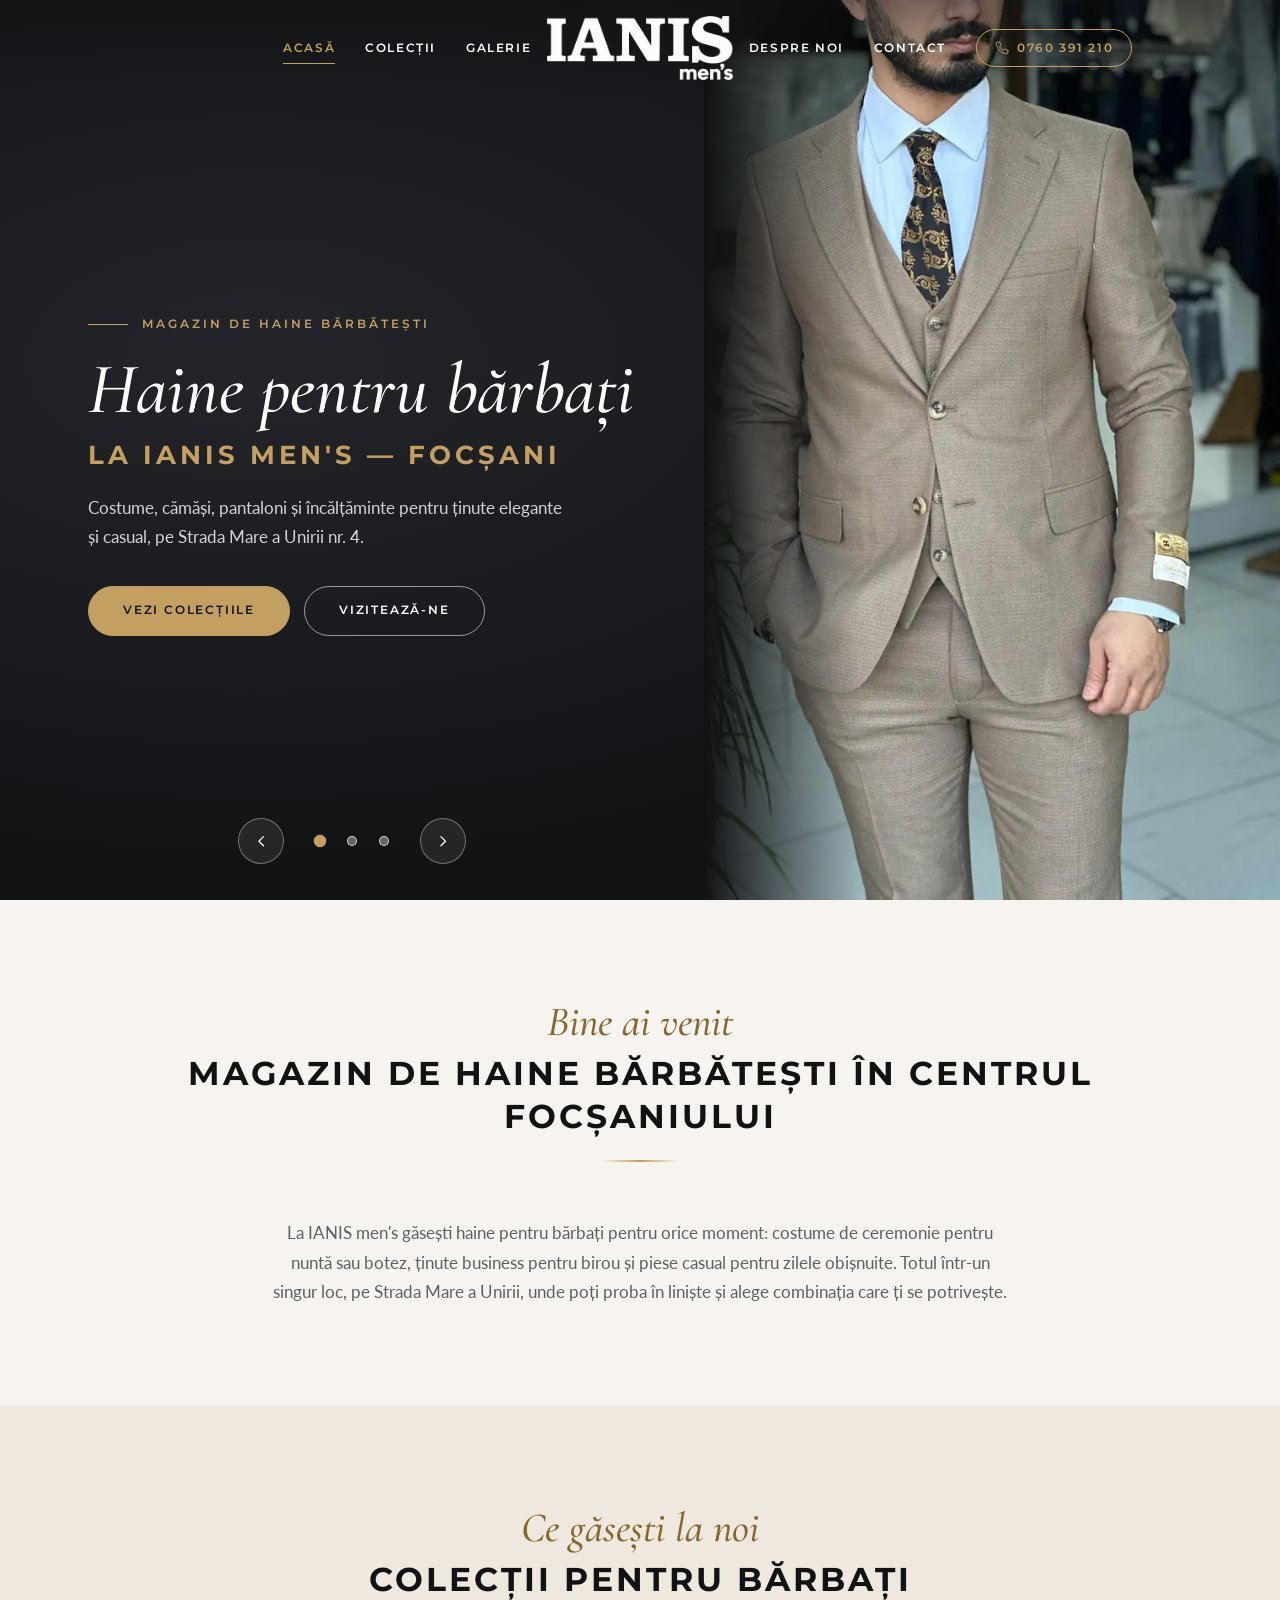
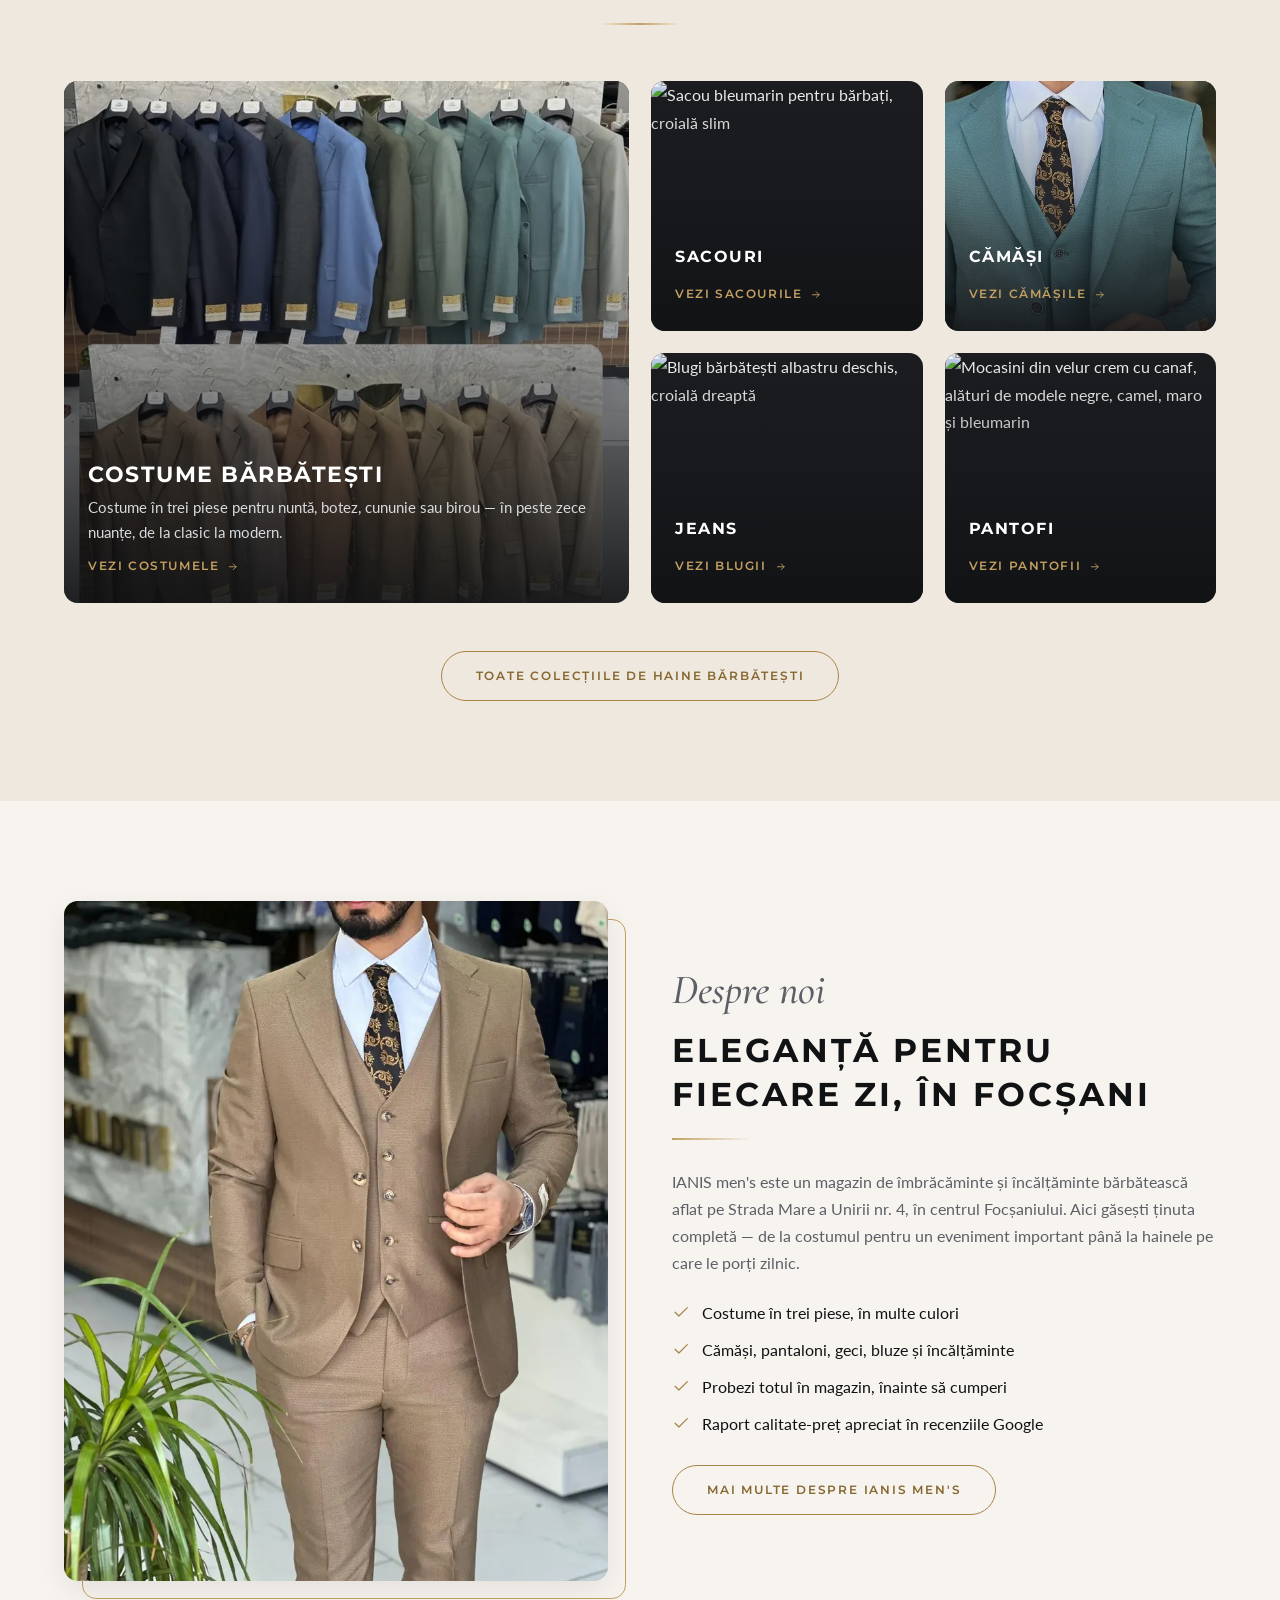
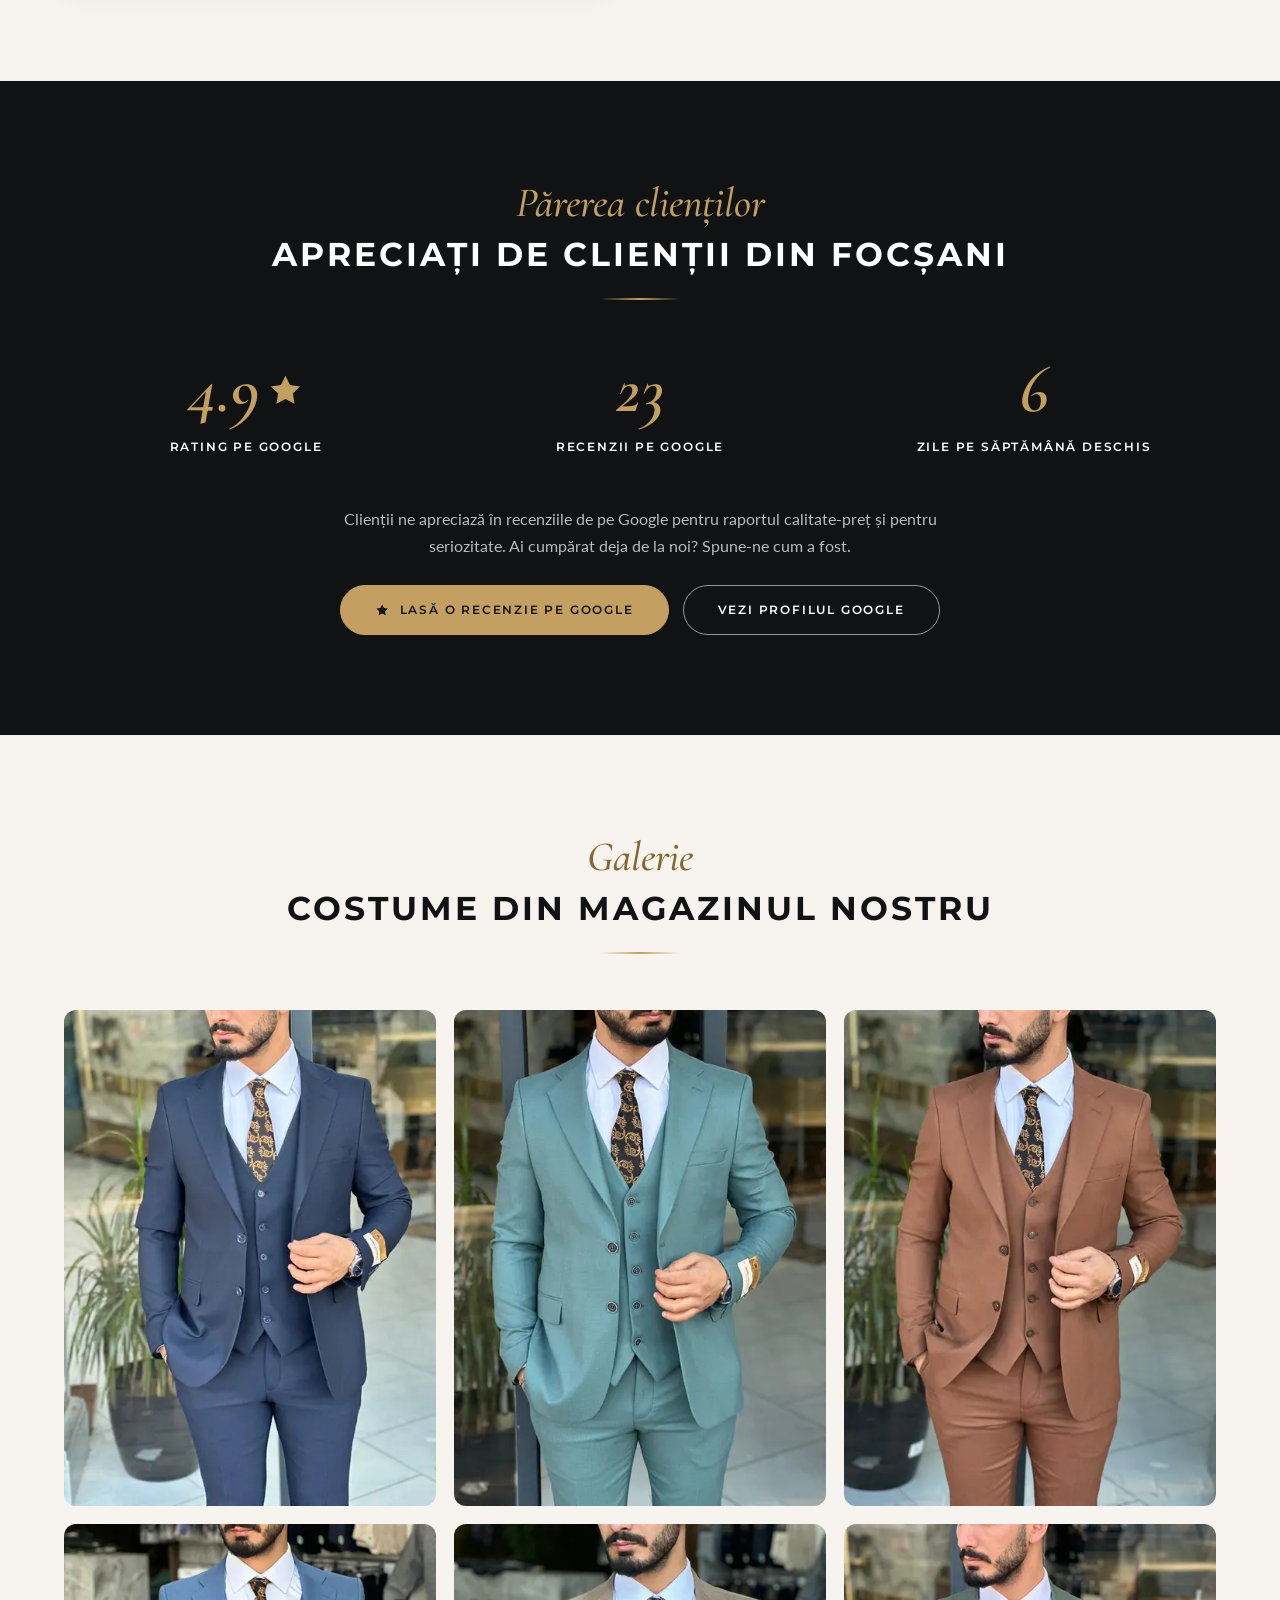
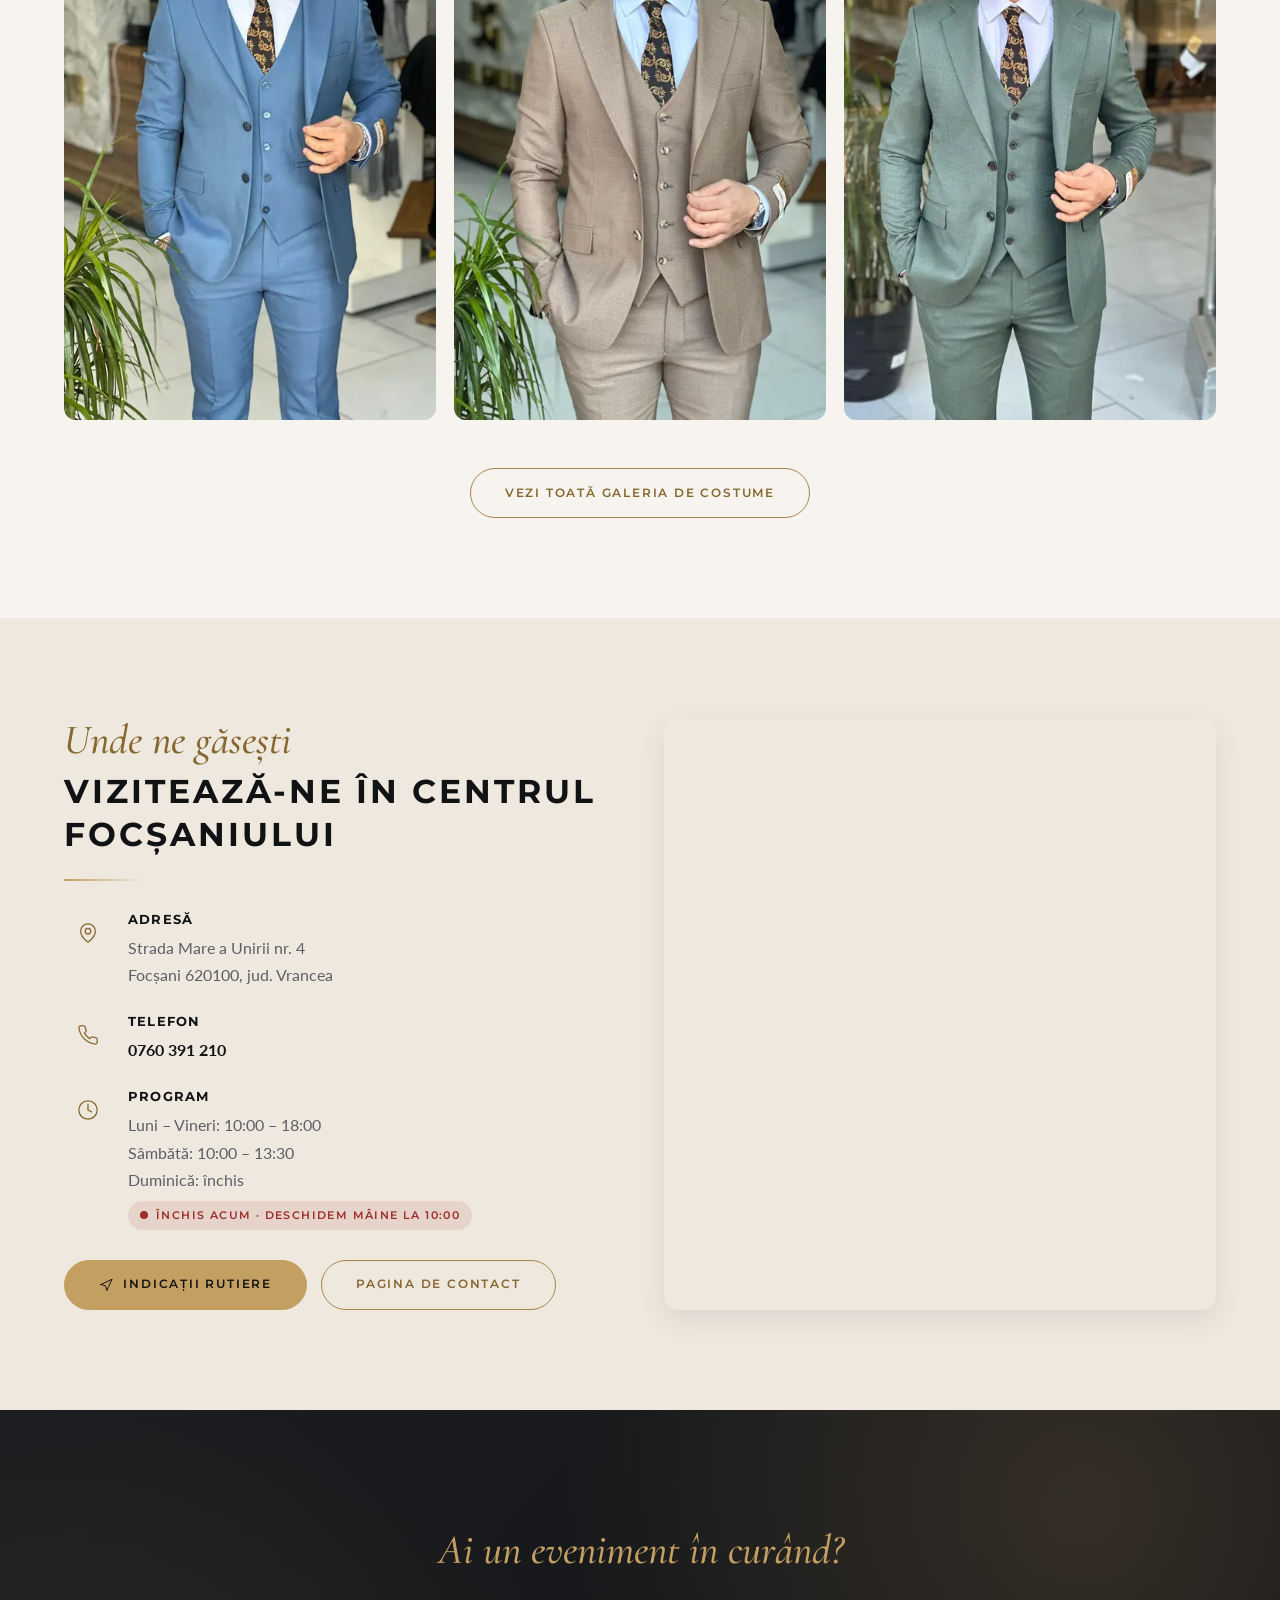
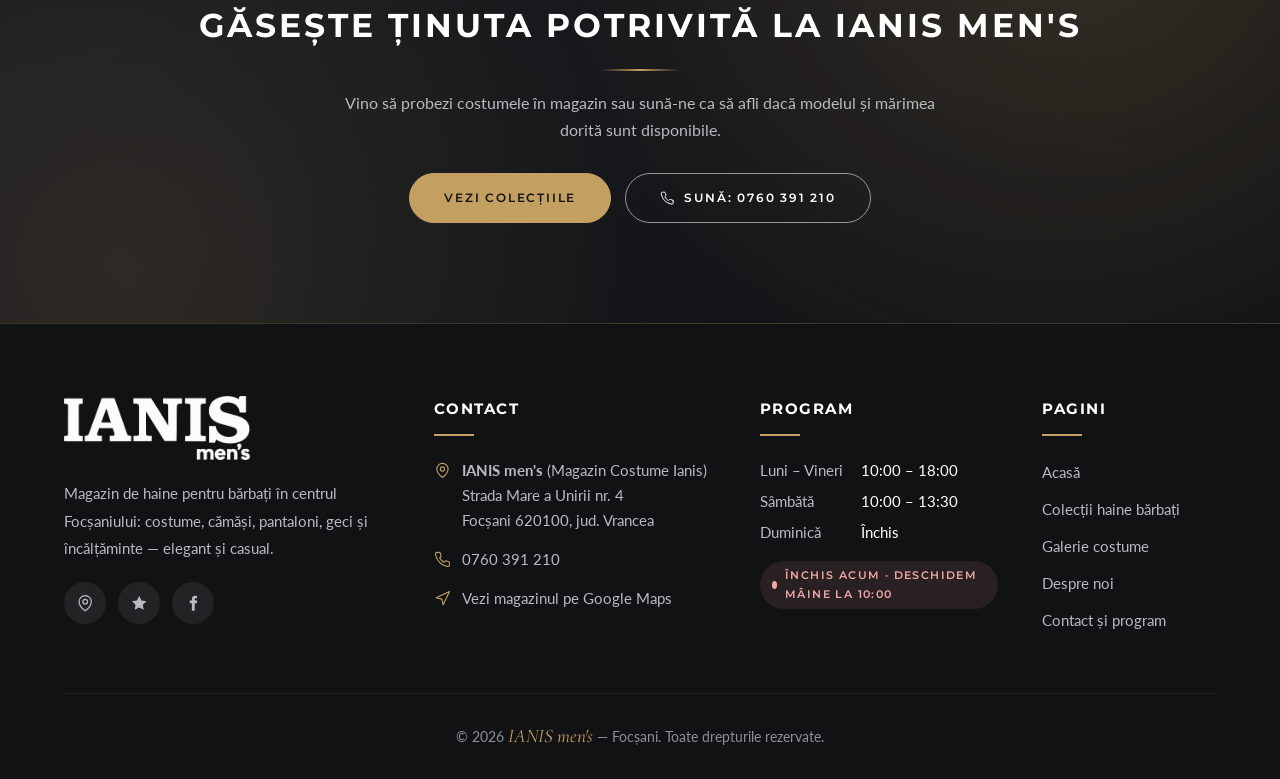
==== commit 2a6bb608: "Add files via upload" ====
--- a/index.html
+++ b/index.html
@@ -140,6 +140,8 @@
   <symbol id="i-shirt" viewBox="0 0 24 24"><path d="M9 3h6l3 2 2.5 4-2.5 1.5V21H6V10.5L3.5 9 6 5z"/><path d="m9 3 3 4 3-4M12 7v14"/></symbol>
   <symbol id="i-trousers" viewBox="0 0 24 24"><path d="M6 3h12l1 18h-5l-2-11-2 11H5z"/><path d="M6 6.5h12"/></symbol>
   <symbol id="i-jacket" viewBox="0 0 24 24"><path d="M8.5 3 4 5.5V21h5v-8M15.5 3 20 5.5V21h-5v-8"/><path d="M8.5 3 12 7l3.5-4M12 7v14M9 13l3-6 3 6"/></symbol>
+  <symbol id="i-blazer" viewBox="0 0 24 24"><path d="M9 2.5 5 4.8V21h14V4.8L15 2.5"/><path d="M9 2.5 12 8l3-5.5M12 8v13M8.5 12.5 12 6l3.5 6.5"/></symbol>
+  <symbol id="i-coat" viewBox="0 0 24 24"><path d="M9 2.5 4.5 5v16h15V5L15 2.5"/><path d="M9 2.5 12 7l3-4.5M12 7v14"/><path d="M4.5 9.5h3M16.5 9.5h3"/></symbol>
   <symbol id="i-shoe" viewBox="0 0 24 24"><path d="M3 7.5h4.5l1.5 3 5 1.2c4 .9 7 2.3 7 4.8V18H3z"/><path d="M3 15h18M9.5 11l-1 2M12 11.6l-1 2"/></symbol>
   <symbol id="i-tshirt" viewBox="0 0 24 24"><path d="M20.38 3.46 16 2a4 4 0 0 1-8 0L3.62 3.46a2 2 0 0 0-1.34 2.23l.58 3.47a1 1 0 0 0 .99.84H6v10c0 1.1.9 2 2 2h8a2 2 0 0 0 2-2V10h2.15a1 1 0 0 0 .99-.84l.58-3.47a2 2 0 0 0-1.34-2.23z"/></symbol>
   <symbol id="i-facebook" viewBox="0 0 24 24"><path d="M14 8.5V6.8c0-.8.2-1.3 1.4-1.3H17V2.3c-.3 0-1.3-.1-2.5-.1-2.5 0-4.2 1.5-4.2 4.3v2H7.5V12h2.8v9.8H14V12h2.8l.4-3.5z"/></symbol>
@@ -277,34 +279,32 @@
             <span class="card-link">Vezi costumele <svg class="icon" aria-hidden="true"><use href="#i-arrow"></use></svg></span>
           </div>
         </a>
-        <a href="colectii.html#camasi" class="collection-card reveal delay-1">
+        <a href="colectii.html#sacouri" class="collection-card reveal delay-1">
+          <img src="imagini/sacou4.png" alt="Sacou bleumarin pentru bărbați, croială slim" width="1170" height="1537" loading="lazy" decoding="async">
+          <div class="collection-card-body">
+            <h3>Sacouri</h3>
+            <span class="card-link">Vezi sacourile <svg class="icon" aria-hidden="true"><use href="#i-arrow"></use></svg></span>
+          </div>
+        </a>
+        <a href="colectii.html#camasi" class="collection-card reveal delay-2">
           <img src="camasa-alba-cravata-costum-480.webp" srcset="camasa-alba-cravata-costum-480.webp 480w, camasa-alba-cravata-costum-800.webp 800w" sizes="(min-width: 993px) 285px, (min-width: 601px) 50vw, 100vw" alt="Cămașă albă cu guler clasic și cravată neagră cu model auriu, sub un sacou verde turcoaz" width="740" height="740" loading="lazy" decoding="async">
           <div class="collection-card-body">
             <h3>Cămăși</h3>
             <span class="card-link">Vezi cămășile <svg class="icon" aria-hidden="true"><use href="#i-arrow"></use></svg></span>
           </div>
         </a>
-        <a href="colectii.html#pantaloni" class="collection-card reveal delay-2">
-          <img src="pantaloni-costum-bleumarin-480.webp" srcset="pantaloni-costum-bleumarin-480.webp 480w, pantaloni-costum-bleumarin-800.webp 800w" sizes="(min-width: 993px) 285px, (min-width: 601px) 50vw, 100vw" alt="Pantaloni de costum bleumarin, cu dungă și croială dreaptă" width="840" height="700" loading="lazy" decoding="async">
+        <a href="colectii.html#jeans" class="collection-card reveal delay-1">
+          <img src="imagini/jeans1.png" alt="Blugi bărbătești albastru deschis, croială dreaptă" width="1170" height="1155" loading="lazy" decoding="async">
           <div class="collection-card-body">
-            <h3>Pantaloni &amp; blugi</h3>
-            <span class="card-link">Vezi pantalonii <svg class="icon" aria-hidden="true"><use href="#i-arrow"></use></svg></span>
+            <h3>Jeans</h3>
+            <span class="card-link">Vezi blugii <svg class="icon" aria-hidden="true"><use href="#i-arrow"></use></svg></span>
           </div>
         </a>
-        <a href="colectii.html#geci" class="collection-card no-photo reveal delay-1">
+        <a href="colectii.html#pantofi" class="collection-card reveal delay-2">
+          <img src="imagini/pantofi5.png" alt="Mocasini din velur crem cu canaf, alături de modele negre, camel, maro și bleumarin" width="1170" height="950" loading="lazy" decoding="async">
           <div class="collection-card-body">
-            <svg class="icon" aria-hidden="true"><use href="#i-jacket"></use></svg>
-            <h3>Geci &amp; paltoane</h3>
-            <p>Pentru sezonul rece, peste costum sau casual.</p>
-            <span class="card-link">Detalii <svg class="icon" aria-hidden="true"><use href="#i-arrow"></use></svg></span>
-          </div>
-        </a>
-        <a href="colectii.html#incaltaminte" class="collection-card no-photo reveal delay-2">
-          <div class="collection-card-body">
-            <svg class="icon" aria-hidden="true"><use href="#i-shoe"></use></svg>
-            <h3>Încălțăminte</h3>
-            <p>Pantofi eleganți și sneakers pentru ținuta completă.</p>
-            <span class="card-link">Detalii <svg class="icon" aria-hidden="true"><use href="#i-arrow"></use></svg></span>
+            <h3>Pantofi</h3>
+            <span class="card-link">Vezi pantofii <svg class="icon" aria-hidden="true"><use href="#i-arrow"></use></svg></span>
           </div>
         </a>
       </div>
--- a/style.css
+++ b/style.css
@@ -76,6 +76,10 @@
 :focus-visible {
   outline: 2px solid var(--gold);
   outline-offset: 3px;
+}
+
+[hidden] {
+  display: none !important;
 }
 
 .sr-only {
@@ -1184,6 +1188,9 @@
 }
 
 .filter-btn {
+  display: inline-flex;
+  align-items: center;
+  gap: 8px;
   font-family: var(--font-title);
   font-weight: 600;
   text-transform: uppercase;
@@ -1206,14 +1213,50 @@
   color: var(--negru);
 }
 
-.swatch {
-  display: inline-block;
-  width: 10px;
-  height: 10px;
-  border-radius: 50%;
-  margin-right: 8px;
-  vertical-align: 0;
-  border: 1px solid rgba(0, 0, 0, 0.15);
+/* Ancore invizibile: #costume, #sacouri, #jeans … duc toate la galerie */
+.anchor-target {
+  display: block;
+  height: 0;
+  overflow: hidden;
+}
+
+/* Fiecare categorie își păstrează forma pozelor (pantofii sunt panoramici, blugii aproape pătrați) */
+.works-grid[data-raport="portret"] .gallery-item { aspect-ratio: 3 / 4; }
+.works-grid[data-raport="patrat"] .gallery-item { aspect-ratio: 1 / 1; }
+.works-grid[data-raport="peisaj"] .gallery-item { aspect-ratio: 4 / 3; }
+
+.category-descrieri {
+  max-width: 760px;
+  margin: 0 auto 26px;
+  text-align: center;
+}
+
+.category-descriere h3 {
+  font-family: var(--font-title);
+  font-weight: 700;
+  text-transform: uppercase;
+  letter-spacing: 1.5px;
+  font-size: 1rem;
+  margin-bottom: 10px;
+}
+
+.category-descriere p {
+  color: var(--gri);
+}
+
+.gallery-empty {
+  max-width: 620px;
+  margin: 0 auto;
+  text-align: center;
+  background: var(--alb);
+  border-radius: var(--radius);
+  padding: 40px 30px;
+  box-shadow: var(--umbra-card);
+}
+
+.gallery-empty p {
+  color: var(--gri);
+  margin-bottom: 24px;
 }
 
 .gallery-count {
